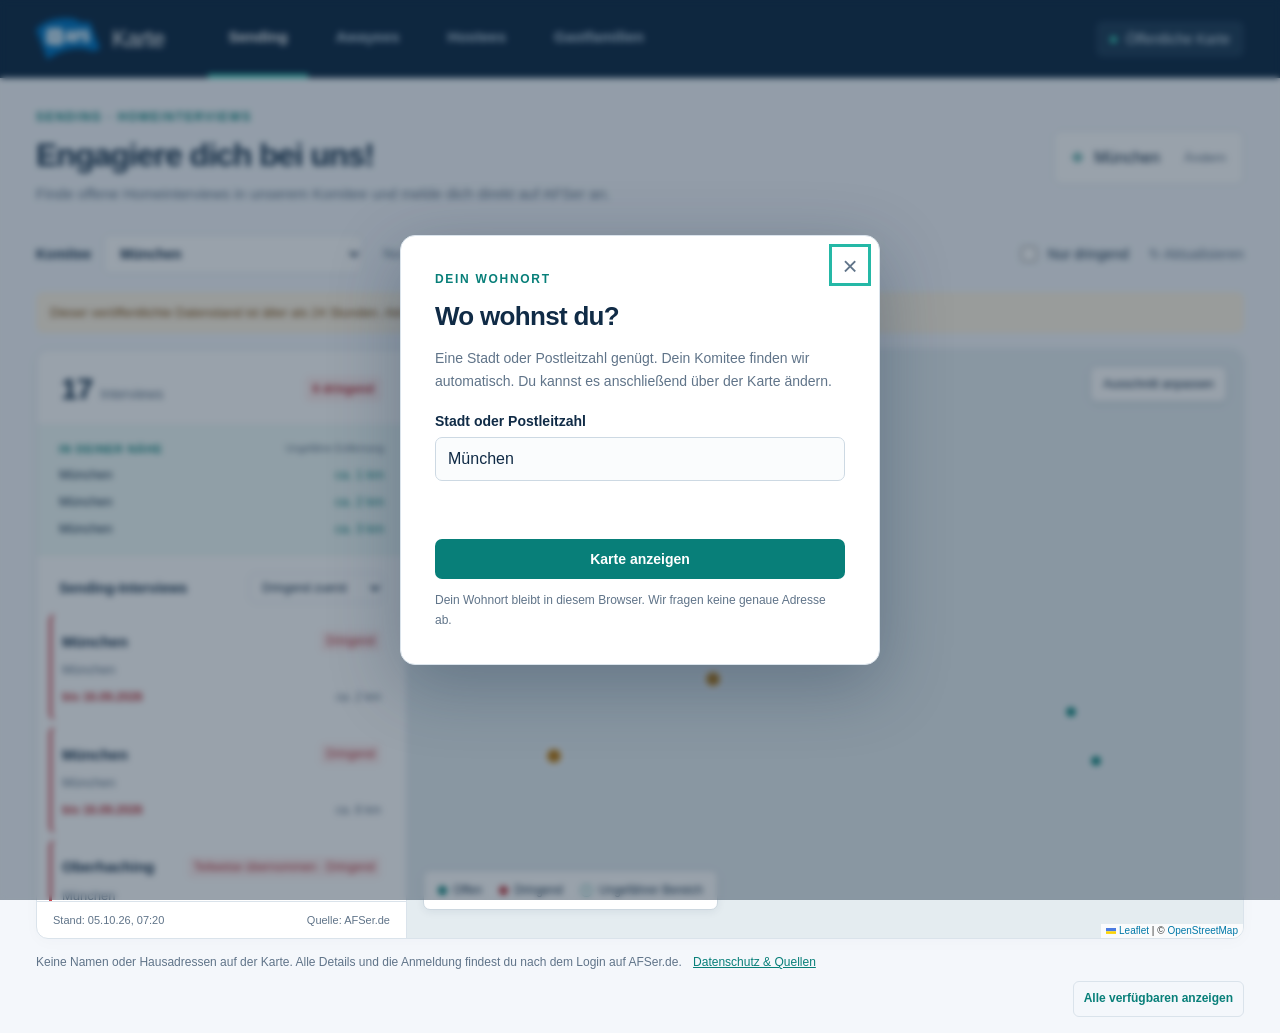
==== docs/index.html @ 6be91d58 "Rename Hopees to Awayees" ====
<!doctype html>
<html lang="de">
<head>
  <meta charset="utf-8"><meta name="viewport" content="width=device-width,initial-scale=1,viewport-fit=cover">
  <meta name="theme-color" content="#102b46">
  <meta name="referrer" content="no-referrer"><meta name="description" content="Öffentliche AFS-Karte mit anonymisierten 1-km-Bereichen, Gastländern und AFSer-Links. Standardkomitee München.">
  <title>AFS Karte · Sending</title>
  <link rel="icon" href="assets/favicon.svg" type="image/svg+xml">
  <link rel="stylesheet" href="assets/vendor/leaflet.css"><link rel="stylesheet" href="assets/app.css">
  <script defer src="assets/vendor/leaflet.js"></script><script type="module" src="assets/app.js"></script>
</head>
<body data-mobile-view="map">
  <header class="header">
    <a class="brand" href="./" aria-label="AFS Karte Startseite"><img class="brand-logo" src="assets/afs-logo.svg" alt="AFS" width="64" height="43"><span>Karte</span></a>
    <nav aria-label="Bereiche"><a data-route="sending" class="active" href="sending/">Sending</a><a data-route="awayees" href="awayees/">Awayees</a><a data-route="hostees" href="hostees/">Hostees</a><a data-route="families" href="families/">Gastfamilien</a></nav>
    <button id="connection-button" class="connection"><span class="connection-dot"></span><span id="connection-label">Datenstand laden</span></button>
  </header>
  <main>
    <section class="page-heading">
      <div><p class="eyebrow" id="eyebrow">SENDING · HOMEINTERVIEWS</p><h1 id="page-title">Engagiere dich!</h1><p id="page-description">Finde offene Homeinterviews in deiner Nähe und melde dich direkt auf AFSer an.</p></div>
      <button id="residence-button" class="location-button"><span aria-hidden="true">⌖</span><span id="residence-label">München · Standard</span><span class="edit-label">Ändern</span></button>
    </section>
    <section class="toolbar" aria-label="Karte filtern">
      <label class="chapter-picker"><span>Komitee</span><select id="chapter-select" disabled><option value="">Bitte auswählen</option></select></label>
      <div class="scope-note" id="scope-note">Wähle deinen Wohnort oder dein Komitee.</div>
      <label class="record-filter" id="record-filter-control">Anzeige <select id="record-filter"></select></label>
      <label class="urgent-filter" id="urgent-control"><input id="urgent-only" type="checkbox">Nur dringend</label>
      <button id="refresh-button" class="subtle-button" disabled aria-label="Daten aktualisieren">↻ <span>Aktualisieren</span></button>
    </section>
    <p id="data-notice" class="data-notice" role="status" hidden></p>
    <div class="mobile-view-switch" role="group" aria-label="Ergebnisansicht">
      <button type="button" data-mobile-view="list" aria-pressed="false" aria-controls="results-panel">Liste</button>
      <button type="button" data-mobile-view="map" aria-pressed="true" aria-controls="map-panel">Karte</button>
    </div>
    <section class="workspace">
      <aside class="results" id="results-panel" aria-label="Ergebnisse">
        <div class="result-summary"><div><strong id="record-count">–</strong><span id="record-unit">offene Interviews</span></div><span class="urgent-count" id="urgent-count" hidden></span></div>
        <section class="nearby" id="nearby-section" hidden><div class="section-label">IN DEINER NÄHE <span>Ungefähre Entfernung</span></div><div id="nearby-results"></div></section>
        <div class="list-heading"><h2 id="list-heading">Offene Interviews</h2><label><span class="sr-only">Sortieren</span><select id="sort-select"><option value="urgent">Dringend zuerst</option><option value="distance">Nächste zuerst</option><option value="date">Frist zuerst</option></select></label></div>
        <div id="results-list" aria-live="polite"><div class="empty-state"><div class="empty-icon" aria-hidden="true">⌖</div><h3>Dein Komitee auf einen Blick</h3><p>Der öffentliche Datenstand für München wird geladen.</p></div></div>
        <div class="results-footer"><span id="updated-label">Noch keine Daten geladen</span><span>Quelle: AFSer.de</span></div>
      </aside>
      <section class="map-panel" id="map-panel" aria-label="Interaktive Karte"><div id="map"></div><div class="map-top-note" id="map-top-note">Standorte als ungefähre Bereiche</div><button id="fit-map" class="map-fit" aria-label="Alle gefilterten Einträge auf der Karte anzeigen">Ausschnitt anpassen</button><div class="map-legend" id="map-legend"><span><i class="legend-dot regular"></i>Offen</span><span><i class="legend-dot urgent"></i>Dringend</span><span class="area-legend"><i></i>Ungefährer Bereich</span></div></section>
    </section>
    <p class="privacy-note">Keine Namen oder Hausadressen auf der Karte. Alle Details und die Anmeldung findest du nach dem Login auf AFSer.de. <button id="privacy-button">Datenschutz & Quellen</button></p>
    <div class="scope-actions"><button id="show-all-button" class="show-all-button" type="button" aria-pressed="false" disabled>Alle verfügbaren anzeigen</button></div>
  </main>
  <dialog id="residence-dialog" aria-labelledby="residence-title">
    <form id="residence-form"><button type="button" class="dialog-close" data-close aria-label="Schließen">×</button><p class="eyebrow">DEIN WOHNORT</p><h2 id="residence-title">Wo wohnst du?</h2><p>Eine Stadt oder Postleitzahl genügt. Dein Komitee finden wir automatisch. Du kannst es anschließend über der Karte ändern.</p><label for="city-input">Stadt oder Postleitzahl</label><input id="city-input" autocomplete="off" placeholder="z. B. München oder 80331" maxlength="80"><div id="city-options" class="city-options" aria-live="polite"></div><p class="form-message" id="residence-message" role="status"></p><button class="primary wide" type="submit">Karte anzeigen</button><p class="small-note">Dein Wohnort bleibt in diesem Browser. Wir fragen keine genaue Adresse ab.</p></form>
  </dialog>
  <dialog id="privacy-dialog" aria-labelledby="privacy-title"><button class="dialog-close" data-close aria-label="Schließen">×</button><p class="eyebrow">DATENSCHUTZ & QUELLEN</p><h2 id="privacy-title">Nur das Nötige auf der Karte</h2><p>Die anonymisierten Kartendaten sind öffentlich auf GitHub gespeichert. Namen, Kontaktangaben, genaue Adressen und vollständige AFSer-Datensätze bleiben lokal und werden nicht veröffentlicht.</p><p>Homeinterviews, Hostees und Gastfamilien erscheinen als 1-km-Kreise mit zufällig versetztem Mittelpunkt auf Basis öffentlicher Ortskoordinaten. Die Kreisfläche ist kein bestätigter Wohnort. Entfernungen sind Schätzungen. Awayees erscheinen ausschließlich im Gastland, ohne Wohnadresse. Dein Wohnort wird lokal im Browser gespeichert.</p><p>Die Kartenkacheln stammen von OpenStreetMap. Dabei erhält der Kartenanbieter deine IP-Adresse und den angezeigten Kartenausschnitt. Es werden keine Namen, Hausadressen oder AFSer-Zugangscodes an den Kartenanbieter gesendet.</p><p>Datenquelle: <a href="https://www.afser.de/" target="_blank" rel="noopener noreferrer">AFSer.de</a>. Karten: © <a href="https://www.openstreetmap.org/copyright" target="_blank" rel="noopener noreferrer">OpenStreetMap-Mitwirkende</a>. Ungefähre Ortskoordinaten: <a href="https://www.geonames.org/" target="_blank" rel="noopener noreferrer">GeoNames</a> (CC BY 4.0). Kartenbibliothek: Leaflet (BSD-2-Clause).</p><p id="sync-info" class="small-note">Zuletzt veröffentlichter Datenstand wird von GitHub geladen.</p></dialog>
  <div id="toast" role="status" hidden></div>
</body>
</html>
---- docs/assets/vendor/leaflet.css ----
/* required styles */

.leaflet-pane,
.leaflet-tile,
.leaflet-marker-icon,
.leaflet-marker-shadow,
.leaflet-tile-container,
.leaflet-pane > svg,
.leaflet-pane > canvas,
.leaflet-zoom-box,
.leaflet-image-layer,
.leaflet-layer {
	position: absolute;
	left: 0;
	top: 0;
	}
.leaflet-container {
	overflow: hidden;
	}
.leaflet-tile,
.leaflet-marker-icon,
.leaflet-marker-shadow {
	-webkit-user-select: none;
	   -moz-user-select: none;
	        user-select: none;
	  -webkit-user-drag: none;
	}
/* Prevents IE11 from highlighting tiles in blue */
.leaflet-tile::selection {
	background: transparent;
}
/* Safari renders non-retina tile on retina better with this, but Chrome is worse */
.leaflet-safari .leaflet-tile {
	image-rendering: -webkit-optimize-contrast;
	}
/* hack that prevents hw layers "stretching" when loading new tiles */
.leaflet-safari .leaflet-tile-container {
	width: 1600px;
	height: 1600px;
	-webkit-transform-origin: 0 0;
	}
.leaflet-marker-icon,
.leaflet-marker-shadow {
	display: block;
	}
/* .leaflet-container svg: reset svg max-width decleration shipped in Joomla! (joomla.org) 3.x */
/* .leaflet-container img: map is broken in FF if you have max-width: 100% on tiles */
.leaflet-container .leaflet-overlay-pane svg {
	max-width: none !important;
	max-height: none !important;
	}
.leaflet-container .leaflet-marker-pane img,
.leaflet-container .leaflet-shadow-pane img,
.leaflet-container .leaflet-tile-pane img,
.leaflet-container img.leaflet-image-layer,
.leaflet-container .leaflet-tile {
	max-width: none !important;
	max-height: none !important;
	width: auto;
	padding: 0;
	}

.leaflet-container img.leaflet-tile {
	/* See: https://bugs.chromium.org/p/chromium/issues/detail?id=600120 */
	mix-blend-mode: plus-lighter;
}

.leaflet-container.leaflet-touch-zoom {
	-ms-touch-action: pan-x pan-y;
	touch-action: pan-x pan-y;
	}
.leaflet-container.leaflet-touch-drag {
	-ms-touch-action: pinch-zoom;
	/* Fallback for FF which doesn't support pinch-zoom */
	touch-action: none;
	touch-action: pinch-zoom;
}
.leaflet-container.leaflet-touch-drag.leaflet-touch-zoom {
	-ms-touch-action: none;
	touch-action: none;
}
.leaflet-container {
	-webkit-tap-highlight-color: transparent;
}
.leaflet-container a {
	-webkit-tap-highlight-color: rgba(51, 181, 229, 0.4);
}
.leaflet-tile {
	filter: inherit;
	visibility: hidden;
	}
.leaflet-tile-loaded {
	visibility: inherit;
	}
.leaflet-zoom-box {
	width: 0;
	height: 0;
	-moz-box-sizing: border-box;
	     box-sizing: border-box;
	z-index: 800;
	}
/* workaround for https://bugzilla.mozilla.org/show_bug.cgi?id=888319 */
.leaflet-overlay-pane svg {
	-moz-user-select: none;
	}

.leaflet-pane         { z-index: 400; }

.leaflet-tile-pane    { z-index: 200; }
.leaflet-overlay-pane { z-index: 400; }
.leaflet-shadow-pane  { z-index: 500; }
.leaflet-marker-pane  { z-index: 600; }
.leaflet-tooltip-pane   { z-index: 650; }
.leaflet-popup-pane   { z-index: 700; }

.leaflet-map-pane canvas { z-index: 100; }
.leaflet-map-pane svg    { z-index: 200; }

.leaflet-vml-shape {
	width: 1px;
	height: 1px;
	}
.lvml {
	behavior: url(#default#VML);
	display: inline-block;
	position: absolute;
	}


/* control positioning */

.leaflet-control {
	position: relative;
	z-index: 800;
	pointer-events: visiblePainted; /* IE 9-10 doesn't have auto */
	pointer-events: auto;
	}
.leaflet-top,
.leaflet-bottom {
	position: absolute;
	z-index: 1000;
	pointer-events: none;
	}
.leaflet-top {
	top: 0;
	}
.leaflet-right {
	right: 0;
	}
.leaflet-bottom {
	bottom: 0;
	}
.leaflet-left {
	left: 0;
	}
.leaflet-control {
	float: left;
	clear: both;
	}
.leaflet-right .leaflet-control {
	float: right;
	}
.leaflet-top .leaflet-control {
	margin-top: 10px;
	}
.leaflet-bottom .leaflet-control {
	margin-bottom: 10px;
	}
.leaflet-left .leaflet-control {
	margin-left: 10px;
	}
.leaflet-right .leaflet-control {
	margin-right: 10px;
	}


/* zoom and fade animations */

.leaflet-fade-anim .leaflet-popup {
	opacity: 0;
	-webkit-transition: opacity 0.2s linear;
	   -moz-transition: opacity 0.2s linear;
	        transition: opacity 0.2s linear;
	}
.leaflet-fade-anim .leaflet-map-pane .leaflet-popup {
	opacity: 1;
	}
.leaflet-zoom-animated {
	-webkit-transform-origin: 0 0;
	    -ms-transform-origin: 0 0;
	        transform-origin: 0 0;
	}
svg.leaflet-zoom-animated {
	will-change: transform;
}

.leaflet-zoom-anim .leaflet-zoom-animated {
	-webkit-transition: -webkit-transform 0.25s cubic-bezier(0,0,0.25,1);
	   -moz-transition:    -moz-transform 0.25s cubic-bezier(0,0,0.25,1);
	        transition:         transform 0.25s cubic-bezier(0,0,0.25,1);
	}
.leaflet-zoom-anim .leaflet-tile,
.leaflet-pan-anim .leaflet-tile {
	-webkit-transition: none;
	   -moz-transition: none;
	        transition: none;
	}

.leaflet-zoom-anim .leaflet-zoom-hide {
	visibility: hidden;
	}


/* cursors */

.leaflet-interactive {
	cursor: pointer;
	}
.leaflet-grab {
	cursor: -webkit-grab;
	cursor:    -moz-grab;
	cursor:         grab;
	}
.leaflet-crosshair,
.leaflet-crosshair .leaflet-interactive {
	cursor: crosshair;
	}
.leaflet-popup-pane,
.leaflet-control {
	cursor: auto;
	}
.leaflet-dragging .leaflet-grab,
.leaflet-dragging .leaflet-grab .leaflet-interactive,
.leaflet-dragging .leaflet-marker-draggable {
	cursor: move;
	cursor: -webkit-grabbing;
	cursor:    -moz-grabbing;
	cursor:         grabbing;
	}

/* marker & overlays interactivity */
.leaflet-marker-icon,
.leaflet-marker-shadow,
.leaflet-image-layer,
.leaflet-pane > svg path,
.leaflet-tile-container {
	pointer-events: none;
	}

.leaflet-marker-icon.leaflet-interactive,
.leaflet-image-layer.leaflet-interactive,
.leaflet-pane > svg path.leaflet-interactive,
svg.leaflet-image-layer.leaflet-interactive path {
	pointer-events: visiblePainted; /* IE 9-10 doesn't have auto */
	pointer-events: auto;
	}

/* visual tweaks */

.leaflet-container {
	background: #ddd;
	outline-offset: 1px;
	}
.leaflet-container a {
	color: #0078A8;
	}
.leaflet-zoom-box {
	border: 2px dotted #38f;
	background: rgba(255,255,255,0.5);
	}


/* general typography */
.leaflet-container {
	font-family: "Helvetica Neue", Arial, Helvetica, sans-serif;
	font-size: 12px;
	font-size: 0.75rem;
	line-height: 1.5;
	}


/* general toolbar styles */

.leaflet-bar {
	box-shadow: 0 1px 5px rgba(0,0,0,0.65);
	border-radius: 4px;
	}
.leaflet-bar a {
	background-color: #fff;
	border-bottom: 1px solid #ccc;
	width: 26px;
	height: 26px;
	line-height: 26px;
	display: block;
	text-align: center;
	text-decoration: none;
	color: black;
	}
.leaflet-bar a,
.leaflet-control-layers-toggle {
	background-position: 50% 50%;
	background-repeat: no-repeat;
	display: block;
	}
.leaflet-bar a:hover,
.leaflet-bar a:focus {
	background-color: #f4f4f4;
	}
.leaflet-bar a:first-child {
	border-top-left-radius: 4px;
	border-top-right-radius: 4px;
	}
.leaflet-bar a:last-child {
	border-bottom-left-radius: 4px;
	border-bottom-right-radius: 4px;
	border-bottom: none;
	}
.leaflet-bar a.leaflet-disabled {
	cursor: default;
	background-color: #f4f4f4;
	color: #bbb;
	}

.leaflet-touch .leaflet-bar a {
	width: 30px;
	height: 30px;
	line-height: 30px;
	}
.leaflet-touch .leaflet-bar a:first-child {
	border-top-left-radius: 2px;
	border-top-right-radius: 2px;
	}
.leaflet-touch .leaflet-bar a:last-child {
	border-bottom-left-radius: 2px;
	border-bottom-right-radius: 2px;
	}

/* zoom control */

.leaflet-control-zoom-in,
.leaflet-control-zoom-out {
	font: bold 18px 'Lucida Console', Monaco, monospace;
	text-indent: 1px;
	}

.leaflet-touch .leaflet-control-zoom-in, .leaflet-touch .leaflet-control-zoom-out  {
	font-size: 22px;
	}


/* layers control */

.leaflet-control-layers {
	box-shadow: 0 1px 5px rgba(0,0,0,0.4);
	background: #fff;
	border-radius: 5px;
	}
.leaflet-control-layers-toggle {
	background-image: url(images/layers.png);
	width: 36px;
	height: 36px;
	}
.leaflet-retina .leaflet-control-layers-toggle {
	background-image: url(images/layers-2x.png);
	background-size: 26px 26px;
	}
.leaflet-touch .leaflet-control-layers-toggle {
	width: 44px;
	height: 44px;
	}
.leaflet-control-layers .leaflet-control-layers-list,
.leaflet-control-layers-expanded .leaflet-control-layers-toggle {
	display: none;
	}
.leaflet-control-layers-expanded .leaflet-control-layers-list {
	display: block;
	position: relative;
	}
.leaflet-control-layers-expanded {
	padding: 6px 10px 6px 6px;
	color: #333;
	background: #fff;
	}
.leaflet-control-layers-scrollbar {
	overflow-y: scroll;
	overflow-x: hidden;
	padding-right: 5px;
	}
.leaflet-control-layers-selector {
	margin-top: 2px;
	position: relative;
	top: 1px;
	}
.leaflet-control-layers label {
	display: block;
	font-size: 13px;
	font-size: 1.08333em;
	}
.leaflet-control-layers-separator {
	height: 0;
	border-top: 1px solid #ddd;
	margin: 5px -10px 5px -6px;
	}

/* Default icon URLs */
.leaflet-default-icon-path { /* used only in path-guessing heuristic, see L.Icon.Default */
	background-image: url(images/marker-icon.png);
	}


/* attribution and scale controls */

.leaflet-container .leaflet-control-attribution {
	background: #fff;
	background: rgba(255, 255, 255, 0.8);
	margin: 0;
	}
.leaflet-control-attribution,
.leaflet-control-scale-line {
	padding: 0 5px;
	color: #333;
	line-height: 1.4;
	}
.leaflet-control-attribution a {
	text-decoration: none;
	}
.leaflet-control-attribution a:hover,
.leaflet-control-attribution a:focus {
	text-decoration: underline;
	}
.leaflet-attribution-flag {
	display: inline !important;
	vertical-align: baseline !important;
	width: 1em;
	height: 0.6669em;
	}
.leaflet-left .leaflet-control-scale {
	margin-left: 5px;
	}
.leaflet-bottom .leaflet-control-scale {
	margin-bottom: 5px;
	}
.leaflet-control-scale-line {
	border: 2px solid #777;
	border-top: none;
	line-height: 1.1;
	padding: 2px 5px 1px;
	white-space: nowrap;
	-moz-box-sizing: border-box;
	     box-sizing: border-box;
	background: rgba(255, 255, 255, 0.8);
	text-shadow: 1px 1px #fff;
	}
.leaflet-control-scale-line:not(:first-child) {
	border-top: 2px solid #777;
	border-bottom: none;
	margin-top: -2px;
	}
.leaflet-control-scale-line:not(:first-child):not(:last-child) {
	border-bottom: 2px solid #777;
	}

.leaflet-touch .leaflet-control-attribution,
.leaflet-touch .leaflet-control-layers,
.leaflet-touch .leaflet-bar {
	box-shadow: none;
	}
.leaflet-touch .leaflet-control-layers,
.leaflet-touch .leaflet-bar {
	border: 2px solid rgba(0,0,0,0.2);
	background-clip: padding-box;
	}


/* popup */

.leaflet-popup {
	position: absolute;
	text-align: center;
	margin-bottom: 20px;
	}
.leaflet-popup-content-wrapper {
	padding: 1px;
	text-align: left;
	border-radius: 12px;
	}
.leaflet-popup-content {
	margin: 13px 24px 13px 20px;
	line-height: 1.3;
	font-size: 13px;
	font-size: 1.08333em;
	min-height: 1px;
	}
.leaflet-popup-content p {
	margin: 17px 0;
	margin: 1.3em 0;
	}
.leaflet-popup-tip-container {
	width: 40px;
	height: 20px;
	position: absolute;
	left: 50%;
	margin-top: -1px;
	margin-left: -20px;
	overflow: hidden;
	pointer-events: none;
	}
.leaflet-popup-tip {
	width: 17px;
	height: 17px;
	padding: 1px;

	margin: -10px auto 0;
	pointer-events: auto;

	-webkit-transform: rotate(45deg);
	   -moz-transform: rotate(45deg);
	    -ms-transform: rotate(45deg);
	        transform: rotate(45deg);
	}
.leaflet-popup-content-wrapper,
.leaflet-popup-tip {
	background: white;
	color: #333;
	box-shadow: 0 3px 14px rgba(0,0,0,0.4);
	}
.leaflet-container a.leaflet-popup-close-button {
	position: absolute;
	top: 0;
	right: 0;
	border: none;
	text-align: center;
	width: 24px;
	height: 24px;
	font: 16px/24px Tahoma, Verdana, sans-serif;
	color: #757575;
	text-decoration: none;
	background: transparent;
	}
.leaflet-container a.leaflet-popup-close-button:hover,
.leaflet-container a.leaflet-popup-close-button:focus {
	color: #585858;
	}
.leaflet-popup-scrolled {
	overflow: auto;
	}

.leaflet-oldie .leaflet-popup-content-wrapper {
	-ms-zoom: 1;
	}
.leaflet-oldie .leaflet-popup-tip {
	width: 24px;
	margin: 0 auto;

	-ms-filter: "progid:DXImageTransform.Microsoft.Matrix(M11=0.70710678, M12=0.70710678, M21=-0.70710678, M22=0.70710678)";
	filter: progid:DXImageTransform.Microsoft.Matrix(M11=0.70710678, M12=0.70710678, M21=-0.70710678, M22=0.70710678);
	}

.leaflet-oldie .leaflet-control-zoom,
.leaflet-oldie .leaflet-control-layers,
.leaflet-oldie .leaflet-popup-content-wrapper,
.leaflet-oldie .leaflet-popup-tip {
	border: 1px solid #999;
	}


/* div icon */

.leaflet-div-icon {
	background: #fff;
	border: 1px solid #666;
	}


/* Tooltip */
/* Base styles for the element that has a tooltip */
.leaflet-tooltip {
	position: absolute;
	padding: 6px;
	background-color: #fff;
	border: 1px solid #fff;
	border-radius: 3px;
	color: #222;
	white-space: nowrap;
	-webkit-user-select: none;
	-moz-user-select: none;
	-ms-user-select: none;
	user-select: none;
	pointer-events: none;
	box-shadow: 0 1px 3px rgba(0,0,0,0.4);
	}
.leaflet-tooltip.leaflet-interactive {
	cursor: pointer;
	pointer-events: auto;
	}
.leaflet-tooltip-top:before,
.leaflet-tooltip-bottom:before,
.leaflet-tooltip-left:before,
.leaflet-tooltip-right:before {
	position: absolute;
	pointer-events: none;
	border: 6px solid transparent;
	background: transparent;
	content: "";
	}

/* Directions */

.leaflet-tooltip-bottom {
	margin-top: 6px;
}
.leaflet-tooltip-top {
	margin-top: -6px;
}
.leaflet-tooltip-bottom:before,
.leaflet-tooltip-top:before {
	left: 50%;
	margin-left: -6px;
	}
.leaflet-tooltip-top:before {
	bottom: 0;
	margin-bottom: -12px;
	border-top-color: #fff;
	}
.leaflet-tooltip-bottom:before {
	top: 0;
	margin-top: -12px;
	margin-left: -6px;
	border-bottom-color: #fff;
	}
.leaflet-tooltip-left {
	margin-left: -6px;
}
.leaflet-tooltip-right {
	margin-left: 6px;
}
.leaflet-tooltip-left:before,
.leaflet-tooltip-right:before {
	top: 50%;
	margin-top: -6px;
	}
.leaflet-tooltip-left:before {
	right: 0;
	margin-right: -12px;
	border-left-color: #fff;
	}
.leaflet-tooltip-right:before {
	left: 0;
	margin-left: -12px;
	border-right-color: #fff;
	}

/* Printing */

@media print {
	/* Prevent printers from removing background-images of controls. */
	.leaflet-control {
		-webkit-print-color-adjust: exact;
		print-color-adjust: exact;
		}
	}
---- docs/assets/app.css ----
:root{font-family:Inter,-apple-system,BlinkMacSystemFont,"Segoe UI",sans-serif;color:#17334d;background:#f4f7fb;font-size:16px;--navy:#102b46;--teal:#087f79;--line:#dae3eb;--muted:#607489;--red:#bd343c}*{box-sizing:border-box}body{margin:0}button,input,select{font:inherit}button,a,input,select{touch-action:manipulation}button{cursor:pointer}button:disabled,select:disabled{cursor:default;opacity:.55}a{color:var(--teal)}button:focus-visible,a:focus-visible,select:focus-visible,input:focus-visible{outline:3px solid #25b8a6;outline-offset:3px}button{border:0}header{height:78px;padding:0 36px;background:var(--navy);display:flex;align-items:center;gap:44px;color:#fff}.brand{display:flex;align-items:center;gap:12px;color:#fff;text-decoration:none;font-size:23px;letter-spacing:-.5px;white-space:nowrap}.brand strong{font-weight:400;color:#b4c8d9}nav{display:flex;height:100%;align-items:stretch;gap:8px}nav a{color:#b8ccdd;text-decoration:none;padding:28px 20px 23px;border-bottom:4px solid transparent;font-size:15px;font-weight:550}nav a.active{color:white;border-bottom-color:#38cbb5}nav a:hover{background:#183952}.connection{margin-left:auto;background:#203e59;color:#dcebf7;padding:10px 14px;border-radius:7px;display:flex;align-items:center;gap:9px;font-size:14px}.connection-dot{background:#8aa0b3;width:7px;height:7px;border-radius:50%}.connected .connection-dot{background:#38cbb5}main{max-width:1720px;margin:auto;padding:32px 36px 16px}.page-heading{display:flex;justify-content:space-between;gap:24px;align-items:center;margin-bottom:28px}.eyebrow{font-size:12px;font-weight:750;letter-spacing:1.7px;color:var(--teal);margin:0 0 12px}h1{font-size:32px;line-height:1.2;letter-spacing:-1px;margin:0 0 9px}.page-heading p:not(.eyebrow){font-size:15px;color:var(--muted);line-height:1.5;margin:0}.location-button{background:white;border:1px solid var(--line);padding:13px 17px;display:flex;align-items:center;gap:10px;border-radius:9px;color:var(--navy);white-space:nowrap}.location-button>span:first-child{font-size:23px;color:var(--teal)}.edit-label{margin-left:14px;color:var(--muted);font-size:13px}.toolbar{display:flex;align-items:center;gap:20px;margin-bottom:18px}.chapter-picker{display:flex;align-items:center;gap:12px;font-size:14px;font-weight:600}.chapter-picker select, #sort-select{border:1px solid var(--line);background:white;border-radius:7px;padding:10px 34px 10px 12px;color:var(--navy);max-width:260px}.scope-note{font-size:13px;color:var(--muted)}.urgent-filter{display:flex;align-items:center;gap:8px;margin-left:auto;font-size:14px}.urgent-filter input{accent-color:var(--red);width:16px;height:16px}.subtle-button{background:transparent;color:var(--muted);font-size:14px;padding:10px 0}.workspace{display:grid;grid-template-columns:370px 1fr;min-height:590px;height:calc(100vh - 320px);max-height:950px;border:1px solid var(--line);border-radius:12px;overflow:hidden;background:white;box-shadow:0 3px 16px #102b4606}.results{display:flex;flex-direction:column;min-width:0;min-height:0;border-right:1px solid var(--line)}.result-summary{display:flex;align-items:center;justify-content:space-between;padding:22px 24px 18px;border-bottom:1px solid #edf1f5}.result-summary>div{display:flex;align-items:baseline;gap:8px}.result-summary strong{font-size:30px;letter-spacing:-1px}.result-summary span{font-size:14px;color:var(--muted)}.result-summary .urgent-count{font-size:12px;background:#fff0f0;padding:6px 8px;border-radius:5px;color:var(--red);font-weight:650}.list-heading{display:flex;align-items:center;justify-content:space-between;padding:18px 22px 10px;gap:10px}.list-heading h2{font-size:14px;margin:0}.list-heading select{font-size:12px!important;padding:6px 20px 6px 8px!important;max-width:150px}#results-list{flex:1;overflow:auto;padding:0 12px 8px}.record-card{width:100%;text-align:left;display:block;padding:16px 12px;background:#fff;border-radius:8px;color:var(--navy);margin-bottom:5px;border:1px solid transparent}.record-card:hover,.record-card.selected{background:#f0f9f8;border-color:#bde1dd}.record-card.urgent{border-left:3px solid #d14b53;padding-left:10px}.card-top{display:flex;gap:8px;align-items:center;justify-content:space-between;margin-bottom:8px}.card-title{font-size:15px;font-weight:680;overflow-wrap:anywhere}.badge{background:#e9f6f3;color:var(--teal);font-size:12px;padding:4px 6px;border-radius:4px;white-space:nowrap}.badge.danger{background:#fff0f0;color:var(--red)}.card-details{font-size:13px;line-height:1.6;color:var(--muted)}.card-bottom{display:flex;justify-content:space-between;gap:10px;margin-top:9px;font-size:12px;color:var(--muted)}.card-bottom .deadline{color:var(--red);font-weight:600}.results-footer{font-size:11px;color:var(--muted);padding:12px 16px;border-top:1px solid var(--line);display:flex;justify-content:space-between;gap:12px}.map-panel{position:relative;min-width:0;min-height:0}#map{width:100%;height:100%;background:#e4ecf0;z-index:1}.map-top-note,.map-legend,.map-fit{position:absolute;z-index:500;background:white;border:1px solid #ccd7df;border-radius:7px;box-shadow:0 2px 8px #102b4612}.map-top-note{left:16px;top:16px;padding:10px 12px;color:#425c72;font-size:12px;pointer-events:none}.map-fit{right:16px;top:16px;padding:10px 12px;color:var(--navy);font-size:12px}.map-legend{display:flex;gap:17px;bottom:28px;left:16px;padding:12px 14px;font-size:12px;pointer-events:none}.map-legend span{display:flex;align-items:center;gap:6px}.legend-dot{width:9px;height:9px;border-radius:50%;display:inline-block}.legend-dot.regular{background:var(--teal)}.legend-dot.urgent{background:var(--red)}.area-legend i{width:13px;height:13px;border:1px solid #087f7980;background:#087f7918;border-radius:50%}.privacy-note{font-size:12px;line-height:1.6;color:var(--muted);margin:14px 0 0}.privacy-note button{padding:0;background:none;color:var(--teal);text-decoration:underline;font-size:inherit;margin-left:8px}.empty-state{padding:38px 20px;text-align:center}.empty-icon{color:var(--teal);font-size:42px}.empty-state h3{font-size:18px;margin:14px 0 10px}.empty-state p{font-size:14px;color:var(--muted);line-height:1.65}.primary{background:var(--teal);border-radius:7px;color:white;padding:12px 16px;font-size:14px;font-weight:600}.primary:hover{background:#066962}.nearby{background:#f0faf8;padding:18px 22px;border-bottom:1px solid #d9eee9}.section-label{font-size:11px;letter-spacing:1px;font-weight:750;color:var(--teal);display:flex;justify-content:space-between;gap:6px}.section-label span{font-size:10px;letter-spacing:0;color:var(--muted);font-weight:400}.nearby-row{margin-top:12px;padding:0;display:flex;justify-content:space-between;align-items:center;gap:8px;width:100%;background:transparent;color:var(--navy);font-size:13px;text-align:left}.nearby-row span:last-child{color:var(--teal);white-space:nowrap}.country-marker{border:3px solid white;box-shadow:0 1px 7px #102b4640;border-radius:50%;background:var(--teal);color:white;font-weight:700;font-family:inherit;text-align:center;line-height:30px}.leaflet-popup-content{font-family:Inter,-apple-system,sans-serif;min-width:205px;max-width:290px;margin:20px!important;color:var(--navy)}.popup-heading{font-size:18px;line-height:1.3;margin:10px 0}.popup-row{font-size:14px;line-height:1.7;margin:3px 0;color:var(--muted)}.popup-link{display:block;margin-top:15px;color:white!important;background:var(--teal);padding:11px 13px;border-radius:6px;text-align:center;text-decoration:none;font-size:14px;font-weight:650}.popup-note{font-size:11px!important;color:var(--muted);line-height:1.5}.country-popup-list{max-height:210px;overflow:auto}.country-popup-link{display:flex;justify-content:space-between;gap:8px;padding:10px 0;border-bottom:1px solid var(--line);font-size:13px;text-decoration:none}.leaflet-control-attribution{font-size:10px!important}.leaflet-control-zoom{margin-top:70px!important}.sr-only{position:absolute;width:1px;height:1px;padding:0;margin:-1px;overflow:hidden;clip:rect(0,0,0,0);white-space:nowrap;border:0}dialog{border:1px solid var(--line);border-radius:15px;max-width:480px;width:calc(100% - 32px);padding:34px;color:var(--navy);box-shadow:0 20px 70px #102b4650}dialog::backdrop{background:#0c22376b;backdrop-filter:blur(3px)}dialog h2{font-size:26px;line-height:1.2;letter-spacing:-.7px;margin:8px 0 14px}dialog p{font-size:14px;line-height:1.65;color:var(--muted)}dialog label{display:block;font-size:14px;font-weight:650;margin:20px 0 8px}dialog input,dialog select{width:100%;background:#fafcfd;border:1px solid #cdd9e3;border-radius:7px;padding:12px;color:var(--navy);font-size:16px}.dialog-close{position:absolute;top:14px;right:14px;font-size:26px;background:none;color:var(--muted);height:30px;width:30px}.wide{display:block;width:100%;margin-top:20px}.text-button{background:none;color:var(--teal);text-align:center;width:100%;padding:13px 0 0;font-size:14px}.small-note{font-size:12px!important;margin-bottom:0}.divider{display:flex;align-items:center;gap:12px;font-size:12px;color:var(--muted);margin:20px 0 8px}.divider:before,.divider:after{content:"";height:1px;background:var(--line);flex:1}.form-message{color:var(--red)!important;font-size:13px!important;min-height:20px;margin:12px 0 0}.city-options{margin-top:6px;max-height:200px;overflow:auto}.city-option{width:100%;text-align:left;background:#f2f8fb;border:1px solid var(--line);border-radius:6px;margin:3px 0;padding:9px 12px;font-size:14px;color:var(--navy)}.city-option:hover{background:#e4f3ef}.city-option small{display:block;color:var(--muted);margin-top:3px}#toast{position:fixed;bottom:22px;left:50%;transform:translateX(-50%);z-index:2000;background:var(--navy);color:white;padding:13px 20px;border-radius:8px;max-width:90%;box-shadow:0 4px 16px #102b4630;font-size:14px}[hidden]{display:none!important}
@media(min-width:1500px){.workspace{grid-template-columns:410px 1fr}.page-heading{margin-bottom:34px}main{padding-top:40px}}
.map-panel:has(.leaflet-popup) .map-top-note,.map-panel:has(.leaflet-popup) .map-fit,.map-panel:has(.leaflet-popup) .map-legend{display:none}
@media(max-width:1050px){header{padding:0 22px;gap:22px}nav{gap:0}nav a{padding-left:13px;padding-right:13px}main{padding:26px 22px 16px}.scope-note{display:none}.workspace{grid-template-columns:330px 1fr}h1{font-size:28px}.page-heading p:not(.eyebrow){max-width:510px}.map-top-note{max-width:170px;line-height:1.4}.map-fit{max-width:130px}.map-legend{gap:10px}.area-legend{display:none!important}}
/* Keep phone controls readable, including Safari's focused form fields. */
@media(min-width:761px) and (max-width:1050px){
  .toolbar{display:grid;grid-template-columns:minmax(0,1fr) minmax(0,1fr);gap:10px 16px}
  .chapter-picker{min-width:0}
  .chapter-picker select{width:100%;max-width:none;min-width:0}
  .record-filter{min-width:0}
  .record-filter select{width:100%;min-width:0}
  .urgent-filter{grid-column:1;margin-left:0}
  .subtle-button{grid-column:2;justify-self:end;padding:10px 12px}
}
@media(max-width:760px){
  header{height:auto;min-height:76px;display:grid;grid-template-columns:minmax(0,1fr) auto;padding:12px max(16px,env(safe-area-inset-right)) 0 max(16px,env(safe-area-inset-left));gap:8px 12px}
  .brand{grid-column:1;grid-row:1;font-size:21px;gap:10px}
  .brand-logo{width:60px;height:auto}
  .connection{grid-column:2;grid-row:1;margin-left:0;max-width:164px;min-height:44px;padding:10px;font-size:12px;line-height:1.3;text-align:left}
  .connection-dot{flex-shrink:0}
  nav{grid-column:1/-1;grid-row:2;display:grid;grid-template-columns:repeat(3,minmax(0,1fr)) minmax(0,1.3fr);width:100%;height:auto;gap:0}
  nav a{min-height:48px;display:flex;align-items:center;justify-content:center;padding:12px 3px;font-size:14px}
  main{padding:22px max(16px,env(safe-area-inset-right)) max(20px,env(safe-area-inset-bottom)) max(16px,env(safe-area-inset-left))}
  .page-heading{display:block;margin-bottom:20px}
  h1{font-size:clamp(24px,6.5vw,28px);line-height:1.25;overflow-wrap:anywhere}
  .page-heading .eyebrow{font-size:11px;line-height:1.5;letter-spacing:1.3px;margin-bottom:8px}
  .page-heading p:not(.eyebrow){font-size:14px}
  .location-button{margin-top:16px;width:100%;min-height:48px;padding:10px 12px;font-size:14px;text-align:left;white-space:normal}
  #residence-label{min-width:0;overflow-wrap:anywhere}
  .edit-label{margin-left:auto;flex-shrink:0}
  .toolbar{display:grid;grid-template-columns:minmax(0,1fr) auto;gap:10px 12px;margin-bottom:16px}
  .chapter-picker{grid-column:1/-1;display:grid;grid-template-columns:auto minmax(0,1fr);gap:12px;min-width:0}
  .chapter-picker select{width:100%;max-width:none;min-width:0;min-height:48px;font-size:16px}
  .urgent-filter{margin:0;min-height:44px;font-size:14px}
  .urgent-filter input{width:20px;height:20px;margin:0}
  .subtle-button{grid-column:2;min-height:44px;padding:8px 10px;font-size:22px;border:1px solid var(--line);border-radius:7px;background:white;line-height:1}
  .subtle-button span{display:none}
  body[data-mobile-view] .mobile-view-switch{display:flex}
  .workspace{display:flex;flex-direction:column;height:auto;min-height:0;overflow:hidden}
  .map-panel{height:clamp(400px,65svh,620px);border-radius:12px;overflow:hidden}
  body[data-mobile-view="list"] .map-panel,body[data-mobile-view="map"] .results{display:none}
  .results{border:0}
  #results-list{max-height:none;overflow:visible;padding:0 10px 10px}
  .map-top-note{font-size:11px;max-width:calc(100% - 24px);top:12px;left:12px;line-height:1.4;padding:8px 10px}
  .map-fit{right:12px;top:54px;min-height:44px;max-width:150px;padding:10px 12px}
  .leaflet-control-zoom{margin-top:56px!important}
  .leaflet-touch .leaflet-bar a{width:44px;height:44px;line-height:44px}
  .map-legend{bottom:30px;left:12px;max-width:calc(100% - 24px);flex-wrap:wrap;padding:10px 12px}
  .leaflet-popup-content{min-width:0;max-width:min(260px,calc(100vw - 100px));margin:16px!important;overflow-wrap:anywhere}
  .leaflet-container a.leaflet-popup-close-button{width:44px;height:44px;line-height:44px;font-size:24px}
  .leaflet-popup-content-wrapper{max-height:min(460px,55svh);overflow:auto}
  .map-panel:has(.leaflet-popup) .leaflet-top.leaflet-left{top:auto;right:12px;bottom:12px;left:auto}
  .map-panel:has(.leaflet-popup) .leaflet-control-zoom{visibility:visible;margin-top:0!important}
  .privacy-note{font-size:12px;margin-top:16px}
  .privacy-note button{display:inline-block;min-height:44px;margin-left:0;padding:8px 0}
  .result-summary{padding:16px;gap:8px;flex-wrap:wrap}
  .result-summary>div{min-width:0;flex-wrap:wrap}
  .list-heading{padding:14px 16px 10px;flex-wrap:wrap;align-items:center}
  .list-heading h2{flex:1;min-width:100px}
  .list-heading select{min-height:44px;max-width:175px;font-size:16px!important;padding:8px 24px 8px 10px!important}
  .empty-state{padding:22px 12px}
  .empty-state .primary{width:100%;min-height:48px;white-space:normal}
  .nearby{padding:14px 16px}
  .nearby-row{min-height:44px;margin-top:4px;font-size:14px}
  .nearby-row span:first-child{min-width:0;overflow-wrap:anywhere}
  .section-label{flex-wrap:wrap}
  .card-top{flex-wrap:wrap}
  .card-bottom{flex-wrap:wrap;line-height:1.5}
  .results-footer{flex-wrap:wrap;line-height:1.5}
  dialog{width:calc(100% - 24px);max-height:calc(100svh - 24px);padding:28px 20px 24px;overflow:auto;overscroll-behavior:contain;scroll-padding:20px}
  dialog h2{font-size:24px;padding-right:16px}
  .dialog-close{top:6px;right:6px;height:44px;width:44px}
  dialog label{margin-top:16px}
  .primary,.text-button,.city-option,.popup-link{min-height:44px}
  .text-button{padding:12px 0}
  #toast{bottom:max(16px,env(safe-area-inset-bottom));width:max-content;max-width:calc(100% - 32px);line-height:1.5}
}
@media(max-width:360px){nav a{font-size:13px}.connection{max-width:142px}.brand{gap:7px;font-size:19px}.brand-logo{width:54px}}
@media(prefers-reduced-motion:no-preference){.record-card,.primary{transition:background .12s ease,border-color .12s ease}}

.data-notice{padding:11px 14px;border-radius:7px;background:#fff4e3;color:#7d4b0f;font-size:13px;line-height:1.5;margin:0 0 16px}

.brand-logo{display:block;object-fit:contain;flex-shrink:0}
.mobile-view-switch{display:none;gap:4px;padding:4px;background:#e5edf3;border:1px solid var(--line);border-radius:10px;margin-bottom:12px}
.mobile-view-switch button{flex:1;min-height:44px;padding:10px 16px;border-radius:7px;background:transparent;color:var(--muted);font-size:15px;font-weight:650}
.mobile-view-switch button[aria-pressed="true"]{background:var(--navy);color:white;box-shadow:0 2px 5px #102b4615}

.record-filter{display:flex;align-items:center;gap:10px;font-size:14px;font-weight:600}.record-filter select{max-width:260px;background:white;border:1px solid var(--line);border-radius:7px;padding:10px 12px;color:var(--navy)}.badge.picked{background:#fff4dc;color:#8c5c0c}
@media(max-width:760px){.record-filter{grid-column:1/-1;display:grid;grid-template-columns:auto minmax(0,1fr)}.record-filter select{max-width:none;width:100%;min-height:48px;font-size:16px}.toolbar .urgent-filter{grid-column:1}.toolbar .subtle-button{grid-column:2}}

@media(max-width:760px){.map-panel>.mobile-map-popup{position:absolute!important;top:12px!important;bottom:auto!important;left:12px!important;right:12px!important;width:auto!important;margin:0!important;transform:none!important;z-index:600}.mobile-map-popup .leaflet-popup-content{width:auto!important;max-width:none!important;margin:18px!important;padding-right:18px}.mobile-map-popup .leaflet-popup-content-wrapper{max-height:calc(65svh - 48px)}.mobile-map-popup .leaflet-popup-tip-container{display:none}}

@media(max-width:760px){.mobile-map-popup a.leaflet-popup-close-button{position:absolute;top:0;right:0;width:44px;height:44px;line-height:44px;font-size:24px;text-align:center;text-decoration:none;color:var(--muted)}.mobile-map-popup .leaflet-popup-content-wrapper{background:white;border-radius:12px;box-shadow:0 3px 14px #0006}}

.scope-actions{display:flex;justify-content:flex-end;margin-top:8px}
.show-all-button{min-height:36px;padding:6px 10px;border:1px solid var(--line);border-radius:6px;background:transparent;color:var(--teal);font-size:12px;font-weight:550;line-height:1.3}
.show-all-button[aria-pressed="true"]{background:#e9f6f3;border-color:#bde1dd}
@media(max-width:760px){.show-all-button{min-height:40px}}

@media(min-width:761px){.map-panel>.desktop-map-popup{position:absolute!important;transform:none!important;margin:0!important;z-index:700!important}.desktop-map-popup .leaflet-popup-tip-container{display:none}.desktop-map-popup .leaflet-popup-content-wrapper{max-height:min(460px,calc(100% - 52px));overflow:auto}}
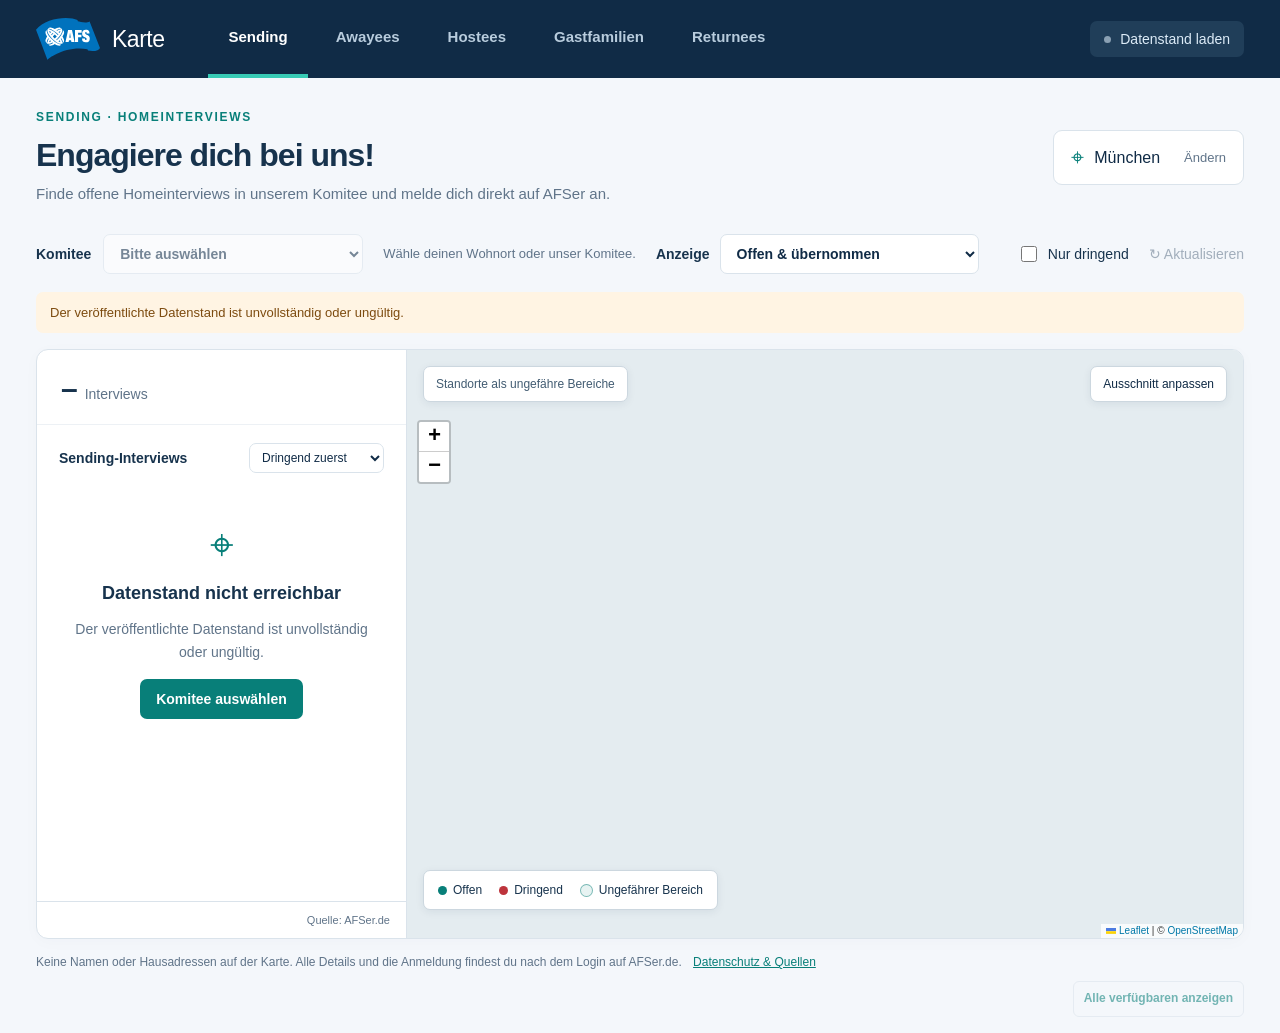
==== commit 7a29fb90: "Add anonymized Returnees dataset and monthly archive" ====
--- a/docs/index.html
+++ b/docs/index.html
@@ -12,17 +12,17 @@
 <body data-mobile-view="map">
   <header class="header">
     <a class="brand" href="./" aria-label="AFS Karte Startseite"><img class="brand-logo" src="assets/afs-logo.svg" alt="AFS" width="64" height="43"><span>Karte</span></a>
-    <nav aria-label="Bereiche"><a data-route="sending" class="active" href="sending/">Sending</a><a data-route="awayees" href="awayees/">Awayees</a><a data-route="hostees" href="hostees/">Hostees</a><a data-route="families" href="families/">Gastfamilien</a></nav>
+    <nav aria-label="Bereiche"><a data-route="sending" class="active" href="sending/">Sending</a><a data-route="awayees" href="awayees/">Awayees</a><a data-route="hostees" href="hostees/">Hostees</a><a data-route="families" href="families/">Gastfamilien</a><a href="returnees/">Returnees</a></nav>
     <button id="connection-button" class="connection"><span class="connection-dot"></span><span id="connection-label">Datenstand laden</span></button>
   </header>
   <main>
     <section class="page-heading">
-      <div><p class="eyebrow" id="eyebrow">SENDING · HOMEINTERVIEWS</p><h1 id="page-title">Engagiere dich!</h1><p id="page-description">Finde offene Homeinterviews in deiner Nähe und melde dich direkt auf AFSer an.</p></div>
+      <div><p class="eyebrow" id="eyebrow">SENDING · HOMEINTERVIEWS</p><h1 id="page-title">Engagiere dich bei uns!</h1><p id="page-description">Finde offene Homeinterviews in unserem Komitee und melde dich direkt auf AFSer an.</p></div>
       <button id="residence-button" class="location-button"><span aria-hidden="true">⌖</span><span id="residence-label">München · Standard</span><span class="edit-label">Ändern</span></button>
     </section>
     <section class="toolbar" aria-label="Karte filtern">
       <label class="chapter-picker"><span>Komitee</span><select id="chapter-select" disabled><option value="">Bitte auswählen</option></select></label>
-      <div class="scope-note" id="scope-note">Wähle deinen Wohnort oder dein Komitee.</div>
+      <div class="scope-note" id="scope-note">Wähle deinen Wohnort oder unser Komitee.</div>
       <label class="record-filter" id="record-filter-control">Anzeige <select id="record-filter"></select></label>
       <label class="urgent-filter" id="urgent-control"><input id="urgent-only" type="checkbox">Nur dringend</label>
       <button id="refresh-button" class="subtle-button" disabled aria-label="Daten aktualisieren">↻ <span>Aktualisieren</span></button>
@@ -37,7 +37,7 @@
         <div class="result-summary"><div><strong id="record-count">–</strong><span id="record-unit">offene Interviews</span></div><span class="urgent-count" id="urgent-count" hidden></span></div>
         <section class="nearby" id="nearby-section" hidden><div class="section-label">IN DEINER NÄHE <span>Ungefähre Entfernung</span></div><div id="nearby-results"></div></section>
         <div class="list-heading"><h2 id="list-heading">Offene Interviews</h2><label><span class="sr-only">Sortieren</span><select id="sort-select"><option value="urgent">Dringend zuerst</option><option value="distance">Nächste zuerst</option><option value="date">Frist zuerst</option></select></label></div>
-        <div id="results-list" aria-live="polite"><div class="empty-state"><div class="empty-icon" aria-hidden="true">⌖</div><h3>Dein Komitee auf einen Blick</h3><p>Der öffentliche Datenstand für München wird geladen.</p></div></div>
+        <div id="results-list" aria-live="polite"><div class="empty-state"><div class="empty-icon" aria-hidden="true">⌖</div><h3>Unser Komitee auf einen Blick</h3><p>Der öffentliche Datenstand für München wird geladen.</p></div></div>
         <div class="results-footer"><span id="updated-label">Noch keine Daten geladen</span><span>Quelle: AFSer.de</span></div>
       </aside>
       <section class="map-panel" id="map-panel" aria-label="Interaktive Karte"><div id="map"></div><div class="map-top-note" id="map-top-note">Standorte als ungefähre Bereiche</div><button id="fit-map" class="map-fit" aria-label="Alle gefilterten Einträge auf der Karte anzeigen">Ausschnitt anpassen</button><div class="map-legend" id="map-legend"><span><i class="legend-dot regular"></i>Offen</span><span><i class="legend-dot urgent"></i>Dringend</span><span class="area-legend"><i></i>Ungefährer Bereich</span></div></section>
--- a/docs/assets/app.css
+++ b/docs/assets/app.css
@@ -98,3 +98,6 @@
 @media(max-width:760px){.show-all-button{min-height:40px}}
 
 @media(min-width:761px){.map-panel>.desktop-map-popup{position:absolute!important;transform:none!important;margin:0!important;z-index:700!important}.desktop-map-popup .leaflet-popup-tip-container{display:none}.desktop-map-popup .leaflet-popup-content-wrapper{max-height:min(460px,calc(100% - 52px));overflow:auto}}
+
+@media(max-width:760px){header nav{grid-template-columns:repeat(5,minmax(0,1fr))}header nav a{padding:10px 2px;font-size:clamp(10px,3.2vw,13px)}}
+@media(min-width:761px) and (max-width:940px){header{gap:12px}header nav a{padding-left:8px;padding-right:8px;font-size:13px}}
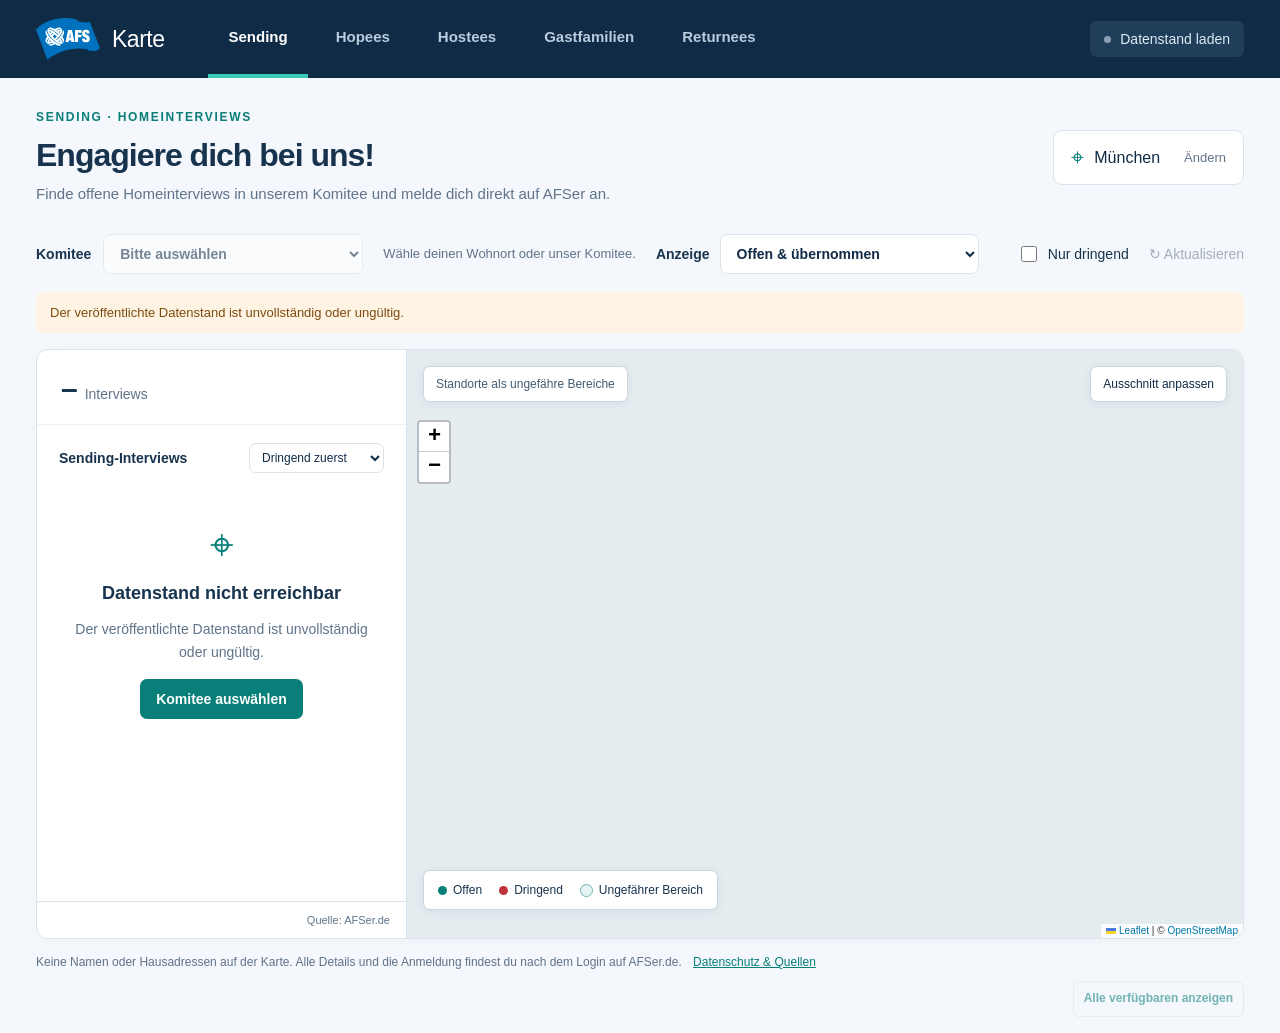
==== commit 5e4a31aa: "Add anonymized Returnees page and monthly archive" ====
--- a/docs/index.html
+++ b/docs/index.html
@@ -12,17 +12,17 @@
 <body data-mobile-view="map">
   <header class="header">
     <a class="brand" href="./" aria-label="AFS Karte Startseite"><img class="brand-logo" src="assets/afs-logo.svg" alt="AFS" width="64" height="43"><span>Karte</span></a>
-    <nav aria-label="Bereiche"><a data-route="sending" class="active" href="sending/">Sending</a><a data-route="awayees" href="awayees/">Awayees</a><a data-route="hostees" href="hostees/">Hostees</a><a data-route="families" href="families/">Gastfamilien</a><a href="returnees/">Returnees</a></nav>
+    <nav aria-label="Bereiche"><a data-route="sending" class="active" href="sending/">Sending</a><a data-route="hopees" href="hopees/">Hopees</a><a data-route="hostees" href="hostees/">Hostees</a><a data-route="families" href="families/">Gastfamilien</a><a href="returnees/">Returnees</a></nav>
     <button id="connection-button" class="connection"><span class="connection-dot"></span><span id="connection-label">Datenstand laden</span></button>
   </header>
   <main>
     <section class="page-heading">
-      <div><p class="eyebrow" id="eyebrow">SENDING · HOMEINTERVIEWS</p><h1 id="page-title">Engagiere dich bei uns!</h1><p id="page-description">Finde offene Homeinterviews in unserem Komitee und melde dich direkt auf AFSer an.</p></div>
+      <div><p class="eyebrow" id="eyebrow">SENDING · HOMEINTERVIEWS</p><h1 id="page-title">Ein Gespräch. Ein Anfang.</h1><p id="page-description">Finde offene Homeinterviews in deiner Nähe und melde dich direkt auf AFSer an.</p></div>
       <button id="residence-button" class="location-button"><span aria-hidden="true">⌖</span><span id="residence-label">München · Standard</span><span class="edit-label">Ändern</span></button>
     </section>
     <section class="toolbar" aria-label="Karte filtern">
       <label class="chapter-picker"><span>Komitee</span><select id="chapter-select" disabled><option value="">Bitte auswählen</option></select></label>
-      <div class="scope-note" id="scope-note">Wähle deinen Wohnort oder unser Komitee.</div>
+      <div class="scope-note" id="scope-note">Wähle deinen Wohnort oder dein Komitee.</div>
       <label class="record-filter" id="record-filter-control">Anzeige <select id="record-filter"></select></label>
       <label class="urgent-filter" id="urgent-control"><input id="urgent-only" type="checkbox">Nur dringend</label>
       <button id="refresh-button" class="subtle-button" disabled aria-label="Daten aktualisieren">↻ <span>Aktualisieren</span></button>
@@ -37,7 +37,7 @@
         <div class="result-summary"><div><strong id="record-count">–</strong><span id="record-unit">offene Interviews</span></div><span class="urgent-count" id="urgent-count" hidden></span></div>
         <section class="nearby" id="nearby-section" hidden><div class="section-label">IN DEINER NÄHE <span>Ungefähre Entfernung</span></div><div id="nearby-results"></div></section>
         <div class="list-heading"><h2 id="list-heading">Offene Interviews</h2><label><span class="sr-only">Sortieren</span><select id="sort-select"><option value="urgent">Dringend zuerst</option><option value="distance">Nächste zuerst</option><option value="date">Frist zuerst</option></select></label></div>
-        <div id="results-list" aria-live="polite"><div class="empty-state"><div class="empty-icon" aria-hidden="true">⌖</div><h3>Unser Komitee auf einen Blick</h3><p>Der öffentliche Datenstand für München wird geladen.</p></div></div>
+        <div id="results-list" aria-live="polite"><div class="empty-state"><div class="empty-icon" aria-hidden="true">⌖</div><h3>Dein Komitee auf einen Blick</h3><p>Der öffentliche Datenstand für München wird geladen.</p></div></div>
         <div class="results-footer"><span id="updated-label">Noch keine Daten geladen</span><span>Quelle: AFSer.de</span></div>
       </aside>
       <section class="map-panel" id="map-panel" aria-label="Interaktive Karte"><div id="map"></div><div class="map-top-note" id="map-top-note">Standorte als ungefähre Bereiche</div><button id="fit-map" class="map-fit" aria-label="Alle gefilterten Einträge auf der Karte anzeigen">Ausschnitt anpassen</button><div class="map-legend" id="map-legend"><span><i class="legend-dot regular"></i>Offen</span><span><i class="legend-dot urgent"></i>Dringend</span><span class="area-legend"><i></i>Ungefährer Bereich</span></div></section>
@@ -48,7 +48,7 @@
   <dialog id="residence-dialog" aria-labelledby="residence-title">
     <form id="residence-form"><button type="button" class="dialog-close" data-close aria-label="Schließen">×</button><p class="eyebrow">DEIN WOHNORT</p><h2 id="residence-title">Wo wohnst du?</h2><p>Eine Stadt oder Postleitzahl genügt. Dein Komitee finden wir automatisch. Du kannst es anschließend über der Karte ändern.</p><label for="city-input">Stadt oder Postleitzahl</label><input id="city-input" autocomplete="off" placeholder="z. B. München oder 80331" maxlength="80"><div id="city-options" class="city-options" aria-live="polite"></div><p class="form-message" id="residence-message" role="status"></p><button class="primary wide" type="submit">Karte anzeigen</button><p class="small-note">Dein Wohnort bleibt in diesem Browser. Wir fragen keine genaue Adresse ab.</p></form>
   </dialog>
-  <dialog id="privacy-dialog" aria-labelledby="privacy-title"><button class="dialog-close" data-close aria-label="Schließen">×</button><p class="eyebrow">DATENSCHUTZ & QUELLEN</p><h2 id="privacy-title">Nur das Nötige auf der Karte</h2><p>Die anonymisierten Kartendaten sind öffentlich auf GitHub gespeichert. Namen, Kontaktangaben, genaue Adressen und vollständige AFSer-Datensätze bleiben lokal und werden nicht veröffentlicht.</p><p>Homeinterviews, Hostees und Gastfamilien erscheinen als 1-km-Kreise mit zufällig versetztem Mittelpunkt auf Basis öffentlicher Ortskoordinaten. Die Kreisfläche ist kein bestätigter Wohnort. Entfernungen sind Schätzungen. Awayees erscheinen ausschließlich im Gastland, ohne Wohnadresse. Dein Wohnort wird lokal im Browser gespeichert.</p><p>Die Kartenkacheln stammen von OpenStreetMap. Dabei erhält der Kartenanbieter deine IP-Adresse und den angezeigten Kartenausschnitt. Es werden keine Namen, Hausadressen oder AFSer-Zugangscodes an den Kartenanbieter gesendet.</p><p>Datenquelle: <a href="https://www.afser.de/" target="_blank" rel="noopener noreferrer">AFSer.de</a>. Karten: © <a href="https://www.openstreetmap.org/copyright" target="_blank" rel="noopener noreferrer">OpenStreetMap-Mitwirkende</a>. Ungefähre Ortskoordinaten: <a href="https://www.geonames.org/" target="_blank" rel="noopener noreferrer">GeoNames</a> (CC BY 4.0). Kartenbibliothek: Leaflet (BSD-2-Clause).</p><p id="sync-info" class="small-note">Zuletzt veröffentlichter Datenstand wird von GitHub geladen.</p></dialog>
+  <dialog id="privacy-dialog" aria-labelledby="privacy-title"><button class="dialog-close" data-close aria-label="Schließen">×</button><p class="eyebrow">DATENSCHUTZ & QUELLEN</p><h2 id="privacy-title">Nur das Nötige auf der Karte</h2><p>Die anonymisierten Kartendaten sind öffentlich auf GitHub gespeichert. Namen, Kontaktangaben, genaue Adressen und vollständige AFSer-Datensätze bleiben lokal und werden nicht veröffentlicht.</p><p>Homeinterviews, Hostees und Gastfamilien erscheinen als 1-km-Kreise mit zufällig versetztem Mittelpunkt auf Basis öffentlicher Ortskoordinaten. Die Kreisfläche ist kein bestätigter Wohnort. Entfernungen sind Schätzungen. Hopees erscheinen ausschließlich im Gastland, ohne Wohnadresse. Dein Wohnort wird lokal im Browser gespeichert.</p><p>Die Kartenkacheln stammen von OpenStreetMap. Dabei erhält der Kartenanbieter deine IP-Adresse und den angezeigten Kartenausschnitt. Es werden keine Namen, Hausadressen oder AFSer-Zugangscodes an den Kartenanbieter gesendet.</p><p>Datenquelle: <a href="https://www.afser.de/" target="_blank" rel="noopener noreferrer">AFSer.de</a>. Karten: © <a href="https://www.openstreetmap.org/copyright" target="_blank" rel="noopener noreferrer">OpenStreetMap-Mitwirkende</a>. Ungefähre Ortskoordinaten: <a href="https://www.geonames.org/" target="_blank" rel="noopener noreferrer">GeoNames</a> (CC BY 4.0). Kartenbibliothek: Leaflet (BSD-2-Clause).</p><p id="sync-info" class="small-note">Zuletzt veröffentlichter Datenstand wird von GitHub geladen.</p></dialog>
   <div id="toast" role="status" hidden></div>
 </body>
 </html>
--- a/docs/assets/app.css
+++ b/docs/assets/app.css
@@ -49,8 +49,7 @@
   .leaflet-popup-content{min-width:0;max-width:min(260px,calc(100vw - 100px));margin:16px!important;overflow-wrap:anywhere}
   .leaflet-container a.leaflet-popup-close-button{width:44px;height:44px;line-height:44px;font-size:24px}
   .leaflet-popup-content-wrapper{max-height:min(460px,55svh);overflow:auto}
-  .map-panel:has(.leaflet-popup) .leaflet-top.leaflet-left{top:auto;right:12px;bottom:12px;left:auto}
-  .map-panel:has(.leaflet-popup) .leaflet-control-zoom{visibility:visible;margin-top:0!important}
+  .map-panel:has(.leaflet-popup) .leaflet-control-zoom{visibility:hidden}
   .privacy-note{font-size:12px;margin-top:16px}
   .privacy-note button{display:inline-block;min-height:44px;margin-left:0;padding:8px 0}
   .result-summary{padding:16px;gap:8px;flex-wrap:wrap}
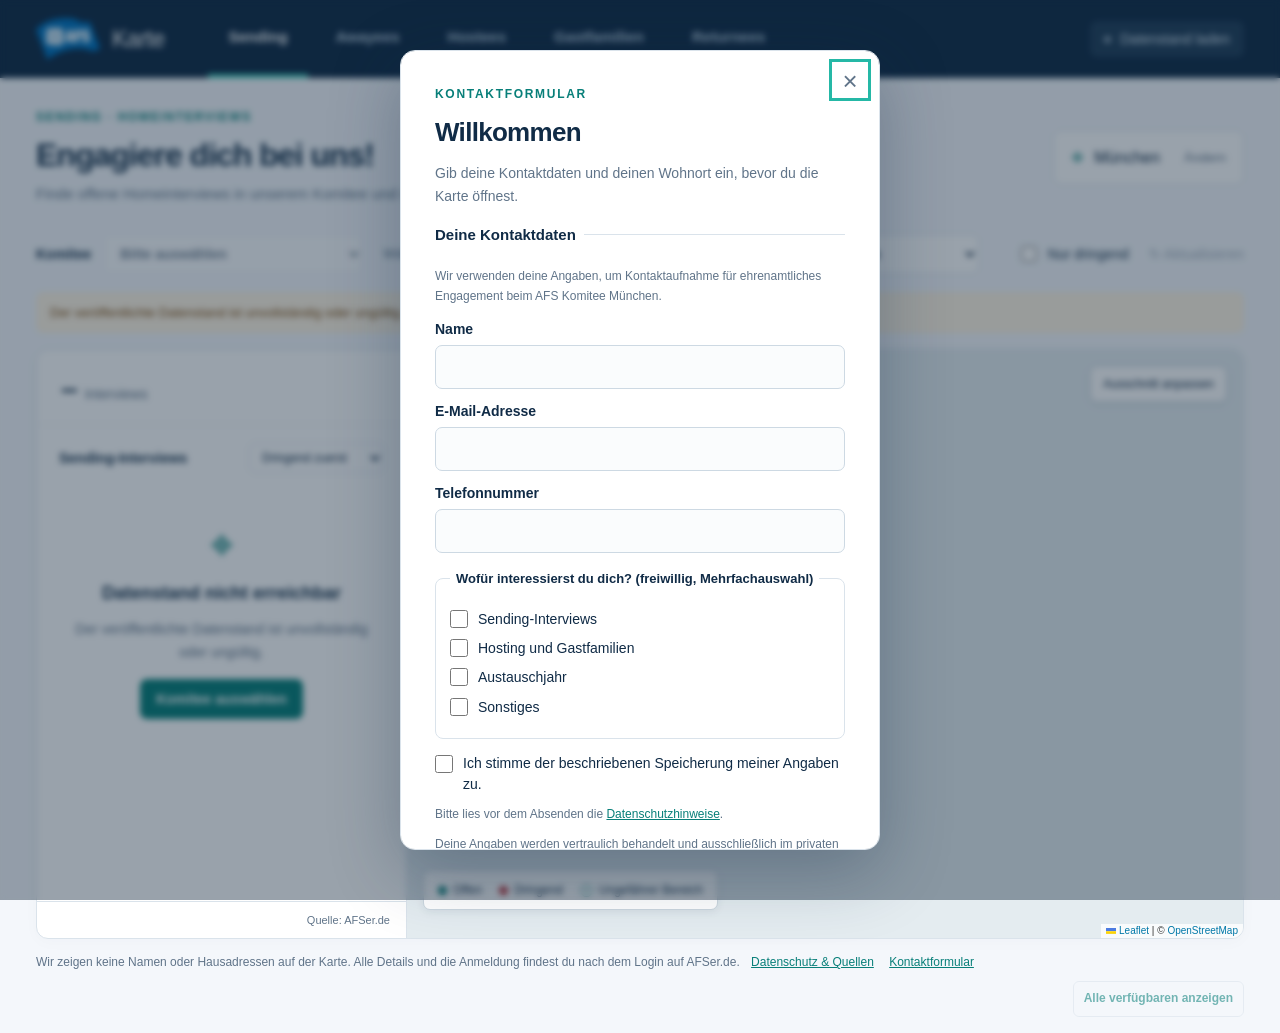
==== commit a1c72bf4: "Add contact form, update organization to AFS-MUC, and add contact API service" ====
--- a/docs/index.html
+++ b/docs/index.html
@@ -12,17 +12,17 @@
 <body data-mobile-view="map">
   <header class="header">
     <a class="brand" href="./" aria-label="AFS Karte Startseite"><img class="brand-logo" src="assets/afs-logo.svg" alt="AFS" width="64" height="43"><span>Karte</span></a>
-    <nav aria-label="Bereiche"><a data-route="sending" class="active" href="sending/">Sending</a><a data-route="hopees" href="hopees/">Hopees</a><a data-route="hostees" href="hostees/">Hostees</a><a data-route="families" href="families/">Gastfamilien</a><a href="returnees/">Returnees</a></nav>
+    <nav aria-label="Bereiche"><a data-route="sending" class="active" href="sending/">Sending</a><a data-route="awayees" href="awayees/">Awayees</a><a data-route="hostees" href="hostees/">Hostees</a><a data-route="families" href="families/">Gastfamilien</a><a href="returnees/">Returnees</a></nav>
     <button id="connection-button" class="connection"><span class="connection-dot"></span><span id="connection-label">Datenstand laden</span></button>
   </header>
   <main>
     <section class="page-heading">
-      <div><p class="eyebrow" id="eyebrow">SENDING · HOMEINTERVIEWS</p><h1 id="page-title">Ein Gespräch. Ein Anfang.</h1><p id="page-description">Finde offene Homeinterviews in deiner Nähe und melde dich direkt auf AFSer an.</p></div>
+      <div><p class="eyebrow" id="eyebrow">SENDING · HOMEINTERVIEWS</p><h1 id="page-title">Engagiere dich bei uns!</h1><p id="page-description">Finde offene Homeinterviews in unserem Komitee und melde dich direkt auf AFSer an.</p></div>
       <button id="residence-button" class="location-button"><span aria-hidden="true">⌖</span><span id="residence-label">München · Standard</span><span class="edit-label">Ändern</span></button>
     </section>
     <section class="toolbar" aria-label="Karte filtern">
       <label class="chapter-picker"><span>Komitee</span><select id="chapter-select" disabled><option value="">Bitte auswählen</option></select></label>
-      <div class="scope-note" id="scope-note">Wähle deinen Wohnort oder dein Komitee.</div>
+      <div class="scope-note" id="scope-note">Wähle deinen Wohnort oder unser Komitee.</div>
       <label class="record-filter" id="record-filter-control">Anzeige <select id="record-filter"></select></label>
       <label class="urgent-filter" id="urgent-control"><input id="urgent-only" type="checkbox">Nur dringend</label>
       <button id="refresh-button" class="subtle-button" disabled aria-label="Daten aktualisieren">↻ <span>Aktualisieren</span></button>
@@ -37,18 +37,20 @@
         <div class="result-summary"><div><strong id="record-count">–</strong><span id="record-unit">offene Interviews</span></div><span class="urgent-count" id="urgent-count" hidden></span></div>
         <section class="nearby" id="nearby-section" hidden><div class="section-label">IN DEINER NÄHE <span>Ungefähre Entfernung</span></div><div id="nearby-results"></div></section>
         <div class="list-heading"><h2 id="list-heading">Offene Interviews</h2><label><span class="sr-only">Sortieren</span><select id="sort-select"><option value="urgent">Dringend zuerst</option><option value="distance">Nächste zuerst</option><option value="date">Frist zuerst</option></select></label></div>
-        <div id="results-list" aria-live="polite"><div class="empty-state"><div class="empty-icon" aria-hidden="true">⌖</div><h3>Dein Komitee auf einen Blick</h3><p>Der öffentliche Datenstand für München wird geladen.</p></div></div>
+        <div id="results-list" aria-live="polite"><div class="empty-state"><div class="empty-icon" aria-hidden="true">⌖</div><h3>Unser Komitee auf einen Blick</h3><p>Wir laden den öffentlichen Datenstand für München.</p></div></div>
         <div class="results-footer"><span id="updated-label">Noch keine Daten geladen</span><span>Quelle: AFSer.de</span></div>
       </aside>
       <section class="map-panel" id="map-panel" aria-label="Interaktive Karte"><div id="map"></div><div class="map-top-note" id="map-top-note">Standorte als ungefähre Bereiche</div><button id="fit-map" class="map-fit" aria-label="Alle gefilterten Einträge auf der Karte anzeigen">Ausschnitt anpassen</button><div class="map-legend" id="map-legend"><span><i class="legend-dot regular"></i>Offen</span><span><i class="legend-dot urgent"></i>Dringend</span><span class="area-legend"><i></i>Ungefährer Bereich</span></div></section>
     </section>
-    <p class="privacy-note">Keine Namen oder Hausadressen auf der Karte. Alle Details und die Anmeldung findest du nach dem Login auf AFSer.de. <button id="privacy-button">Datenschutz & Quellen</button></p>
+    <p class="privacy-note">Wir zeigen keine Namen oder Hausadressen auf der Karte. Alle Details und die Anmeldung findest du nach dem Login auf AFSer.de. <button id="privacy-button">Datenschutz & Quellen</button> <a class="contact-form-link" href="Kontaktformular/">Kontaktformular</a></p>
     <div class="scope-actions"><button id="show-all-button" class="show-all-button" type="button" aria-pressed="false" disabled>Alle verfügbaren anzeigen</button></div>
   </main>
   <dialog id="residence-dialog" aria-labelledby="residence-title">
-    <form id="residence-form"><button type="button" class="dialog-close" data-close aria-label="Schließen">×</button><p class="eyebrow">DEIN WOHNORT</p><h2 id="residence-title">Wo wohnst du?</h2><p>Eine Stadt oder Postleitzahl genügt. Dein Komitee finden wir automatisch. Du kannst es anschließend über der Karte ändern.</p><label for="city-input">Stadt oder Postleitzahl</label><input id="city-input" autocomplete="off" placeholder="z. B. München oder 80331" maxlength="80"><div id="city-options" class="city-options" aria-live="polite"></div><p class="form-message" id="residence-message" role="status"></p><button class="primary wide" type="submit">Karte anzeigen</button><p class="small-note">Dein Wohnort bleibt in diesem Browser. Wir fragen keine genaue Adresse ab.</p></form>
+    <form id="residence-form"><button type="button" class="dialog-close" id="residence-close" data-close aria-label="Schließen">×</button><p class="eyebrow" id="residence-eyebrow">DEIN WOHNORT</p><h2 id="residence-title">Wo wohnst du?</h2><p id="residence-intro">Eine Stadt oder Postleitzahl genügt. Wir wählen unser Komitee automatisch aus. Wenn nötig, kannst du die Auswahl über der Karte ändern.</p>
+      <fieldset id="contact-fields" class="contact-fields" hidden><legend>Deine Kontaktdaten</legend><p id="contact-purpose" class="small-note"></p><label for="contact-name">Name</label><input id="contact-name" name="name" autocomplete="name" maxlength="120" required><label for="contact-email">E-Mail-Adresse</label><input id="contact-email" name="email" type="email" autocomplete="email" maxlength="254" required><label for="contact-phone">Telefonnummer</label><input id="contact-phone" name="phone" type="tel" autocomplete="tel" maxlength="32" required><fieldset class="interest-options"><legend>Wofür interessierst du dich? (freiwillig, Mehrfachauswahl)</legend><label><input type="checkbox" name="interests" value="sending_interviews"> <span>Sending-Interviews</span></label><label><input type="checkbox" name="interests" value="hosting"> <span>Hosting und Gastfamilien</span></label><label><input type="checkbox" name="interests" value="exchange"> <span>Austauschjahr</span></label><label><input type="checkbox" name="interests" value="other"> <span>Sonstiges</span></label></fieldset><label class="contact-consent"><input id="contact-consent" type="checkbox" required><span>Ich stimme der beschriebenen Speicherung meiner Angaben zu.</span></label><p class="small-note">Bitte lies vor dem Absenden die <button type="button" id="contact-privacy-button" class="inline-button">Datenschutzhinweise</button>.</p><p id="contact-retention" class="small-note"></p><label class="contact-honeypot" aria-hidden="true">Bitte leer lassen<input id="contact-website" tabindex="-1" autocomplete="off"></label></fieldset>
+      <label for="city-input">Postleitzahl oder Stadt</label><input id="city-input" autocomplete="off" placeholder="z. B. 80331 oder Berlin" maxlength="80" required><div id="city-options" class="city-options" aria-live="polite"></div><p class="form-message" id="residence-message" role="status"></p><button id="residence-submit" class="primary wide" type="submit">Karte anzeigen</button><button id="skip-contact-button" class="text-button" type="button" hidden>Formular überspringen und zur Karte</button><p class="small-note" id="residence-note">Dein Wohnort bleibt in diesem Browser. Wir fragen keine genaue Adresse ab.</p></form>
   </dialog>
-  <dialog id="privacy-dialog" aria-labelledby="privacy-title"><button class="dialog-close" data-close aria-label="Schließen">×</button><p class="eyebrow">DATENSCHUTZ & QUELLEN</p><h2 id="privacy-title">Nur das Nötige auf der Karte</h2><p>Die anonymisierten Kartendaten sind öffentlich auf GitHub gespeichert. Namen, Kontaktangaben, genaue Adressen und vollständige AFSer-Datensätze bleiben lokal und werden nicht veröffentlicht.</p><p>Homeinterviews, Hostees und Gastfamilien erscheinen als 1-km-Kreise mit zufällig versetztem Mittelpunkt auf Basis öffentlicher Ortskoordinaten. Die Kreisfläche ist kein bestätigter Wohnort. Entfernungen sind Schätzungen. Hopees erscheinen ausschließlich im Gastland, ohne Wohnadresse. Dein Wohnort wird lokal im Browser gespeichert.</p><p>Die Kartenkacheln stammen von OpenStreetMap. Dabei erhält der Kartenanbieter deine IP-Adresse und den angezeigten Kartenausschnitt. Es werden keine Namen, Hausadressen oder AFSer-Zugangscodes an den Kartenanbieter gesendet.</p><p>Datenquelle: <a href="https://www.afser.de/" target="_blank" rel="noopener noreferrer">AFSer.de</a>. Karten: © <a href="https://www.openstreetmap.org/copyright" target="_blank" rel="noopener noreferrer">OpenStreetMap-Mitwirkende</a>. Ungefähre Ortskoordinaten: <a href="https://www.geonames.org/" target="_blank" rel="noopener noreferrer">GeoNames</a> (CC BY 4.0). Kartenbibliothek: Leaflet (BSD-2-Clause).</p><p id="sync-info" class="small-note">Zuletzt veröffentlichter Datenstand wird von GitHub geladen.</p></dialog>
+  <dialog id="privacy-dialog" aria-labelledby="privacy-title"><button class="dialog-close" data-close aria-label="Schließen">×</button><p class="eyebrow">DATENSCHUTZ & QUELLEN</p><h2 id="privacy-title">Deine Angaben und die Karte</h2><p>Wir veröffentlichen auf GitHub die anonymisierten Kartendaten. Wenn du eines der Kontaktformulare absendest, speichern wir Name, Kontaktdaten, Ort und freiwillig gewählte Interessen getrennt auf dem privaten AFS-Server und synchronisieren sie als Excel-Datei in einem privaten GitHub-Repository. Sie erscheinen nicht in der öffentlichen Karte. Das Repository kann frühere Versionen der Excel-Datei in seiner Git-Verlaufshistorie behalten.</p><p id="contact-privacy-copy"></p><p>Wir zeigen Homeinterviews, Hostees und Gastfamilien als 1-km-Kreise mit zufällig versetztem Mittelpunkt auf Basis öffentlicher Ortskoordinaten. Die Kreisfläche ist kein bestätigter Wohnort. Entfernungen sind Schätzungen. Awayees zeigen wir ausschließlich im Gastland, ohne Wohnadresse. Wir speichern den Kartenfilter lokal in deinem Browser. Du kannst das Startformular überspringen oder das <a href="Kontaktformular/">Kontaktformular separat öffnen</a>.</p><p>Die Kartenkacheln stammen von OpenStreetMap. Dabei erhält der Kartenanbieter deine IP-Adresse und den angezeigten Kartenausschnitt. Es werden keine Namen, Hausadressen oder AFSer-Zugangscodes an den Kartenanbieter gesendet.</p><p>Datenquelle: <a href="https://www.afser.de/" target="_blank" rel="noopener noreferrer">AFSer.de</a>. Karten: © <a href="https://www.openstreetmap.org/copyright" target="_blank" rel="noopener noreferrer">OpenStreetMap-Mitwirkende</a>. Ungefähre Ortskoordinaten: <a href="https://www.geonames.org/" target="_blank" rel="noopener noreferrer">GeoNames</a> (CC BY 4.0). Kartenbibliothek: Leaflet (BSD-2-Clause).</p><p id="sync-info" class="small-note">Wir laden den zuletzt auf GitHub veröffentlichten anonymisierten Datenstand.</p></dialog>
   <div id="toast" role="status" hidden></div>
 </body>
 </html>
--- a/docs/assets/app.css
+++ b/docs/assets/app.css
@@ -49,7 +49,8 @@
   .leaflet-popup-content{min-width:0;max-width:min(260px,calc(100vw - 100px));margin:16px!important;overflow-wrap:anywhere}
   .leaflet-container a.leaflet-popup-close-button{width:44px;height:44px;line-height:44px;font-size:24px}
   .leaflet-popup-content-wrapper{max-height:min(460px,55svh);overflow:auto}
-  .map-panel:has(.leaflet-popup) .leaflet-control-zoom{visibility:hidden}
+  .map-panel:has(.leaflet-popup) .leaflet-top.leaflet-left{top:auto;right:12px;bottom:12px;left:auto}
+  .map-panel:has(.leaflet-popup) .leaflet-control-zoom{visibility:visible;margin-top:0!important}
   .privacy-note{font-size:12px;margin-top:16px}
   .privacy-note button{display:inline-block;min-height:44px;margin-left:0;padding:8px 0}
   .result-summary{padding:16px;gap:8px;flex-wrap:wrap}
@@ -96,7 +97,37 @@
 .show-all-button[aria-pressed="true"]{background:#e9f6f3;border-color:#bde1dd}
 @media(max-width:760px){.show-all-button{min-height:40px}}
 
-@media(min-width:761px){.map-panel>.desktop-map-popup{position:absolute!important;transform:none!important;margin:0!important;z-index:700!important}.desktop-map-popup .leaflet-popup-tip-container{display:none}.desktop-map-popup .leaflet-popup-content-wrapper{max-height:min(460px,calc(100% - 52px));overflow:auto}}
-
 @media(max-width:760px){header nav{grid-template-columns:repeat(5,minmax(0,1fr))}header nav a{padding:10px 2px;font-size:clamp(10px,3.2vw,13px)}}
 @media(min-width:761px) and (max-width:940px){header{gap:12px}header nav a{padding-left:8px;padding-right:8px;font-size:13px}}
+
+@media(min-width:761px){.map-panel>.desktop-map-popup{position:absolute!important;transform:none!important;margin:0!important;z-index:700!important}.desktop-map-popup .leaflet-popup-tip-container{display:none}.desktop-map-popup .leaflet-popup-content-wrapper{max-height:min(460px,calc(100% - 52px));overflow:auto}}
+[hidden]{display:none!important}
+/* Contact intake fields share the existing residence picker for first-visit setup. */
+dialog#residence-dialog{max-height:min(92svh,800px);overflow-y:auto}
+.contact-fields{border:0;border-top:1px solid var(--line);margin:18px 0 0;padding:14px 0 0;min-width:0}
+.contact-fields legend{font-size:15px;font-weight:700;padding:0 8px 0 0}
+.contact-fields label{margin-top:14px}
+.contact-consent{display:flex!important;align-items:flex-start;gap:10px;font-weight:450!important;line-height:1.5}
+.contact-consent input{flex:0 0 18px;width:18px;height:18px;margin:2px 0 0;accent-color:var(--teal)}
+.inline-button{display:inline;background:none;padding:0;color:var(--teal);text-decoration:underline;font:inherit}
+.contact-fields .small-note{margin-top:10px}
+.contact-honeypot{position:absolute!important;left:-10000px!important;top:auto!important;width:1px!important;height:1px!important;overflow:hidden!important}
+.interest-options{border:1px solid var(--line);border-radius:8px;padding:14px 14px 12px;margin:18px 0 6px;min-width:0}
+.interest-options legend{font-size:13px;font-weight:700;padding:0 6px}
+.interest-options label{display:flex!important;align-items:flex-start;gap:10px;margin:9px 0!important;font-size:14px;font-weight:450!important;line-height:1.45}
+.interest-options input{flex:0 0 18px;width:18px!important;height:18px;margin:1px 0 0;accent-color:var(--teal)}
+.contact-form-link{margin-left:12px}
+.contact-page-body{min-height:100vh;background:#f4f7fb}
+.contact-home-link{margin-left:auto;color:#fff;text-decoration:none;font-size:14px;font-weight:600;padding:10px 14px;border:1px solid #ffffff40;border-radius:7px}
+.contact-home-link:hover{background:#ffffff16}
+.contact-page{max-width:760px;margin:46px auto;padding:42px;background:#fff;border:1px solid var(--line);border-radius:14px;box-shadow:0 3px 16px #102b4606}
+.contact-page h1{font-size:32px;line-height:1.2;letter-spacing:-1px;margin:0 0 10px}
+.contact-page-intro{font-size:15px;line-height:1.65;color:var(--muted);margin:0 0 24px}
+.contact-page form>label:not(.contact-consent):not(.contact-honeypot){display:block;font-size:14px;font-weight:650;margin:18px 0 8px}
+.contact-page input:not([type="checkbox"]){width:100%;background:#fafcfd;border:1px solid #cdd9e3;border-radius:7px;padding:12px;color:var(--navy);font-size:16px}
+.contact-page .page-interest-options{margin:24px 0 14px}
+.contact-page .page-consent{margin:18px 0 8px}
+.contact-page .page-consent input{background:#fafcfd;border:1px solid #cdd9e3;border-radius:4px}
+.contact-page .form-message{min-height:20px}
+.contact-skip-link{display:block;text-align:center;margin-top:15px;padding:10px;color:var(--teal);font-size:14px}
+@media(max-width:760px){.contact-page{margin:18px 12px;padding:28px 20px}.contact-page h1{font-size:27px}.contact-form-link{display:inline-block;margin:10px 0 0}.contact-home-link{padding:9px 10px}}
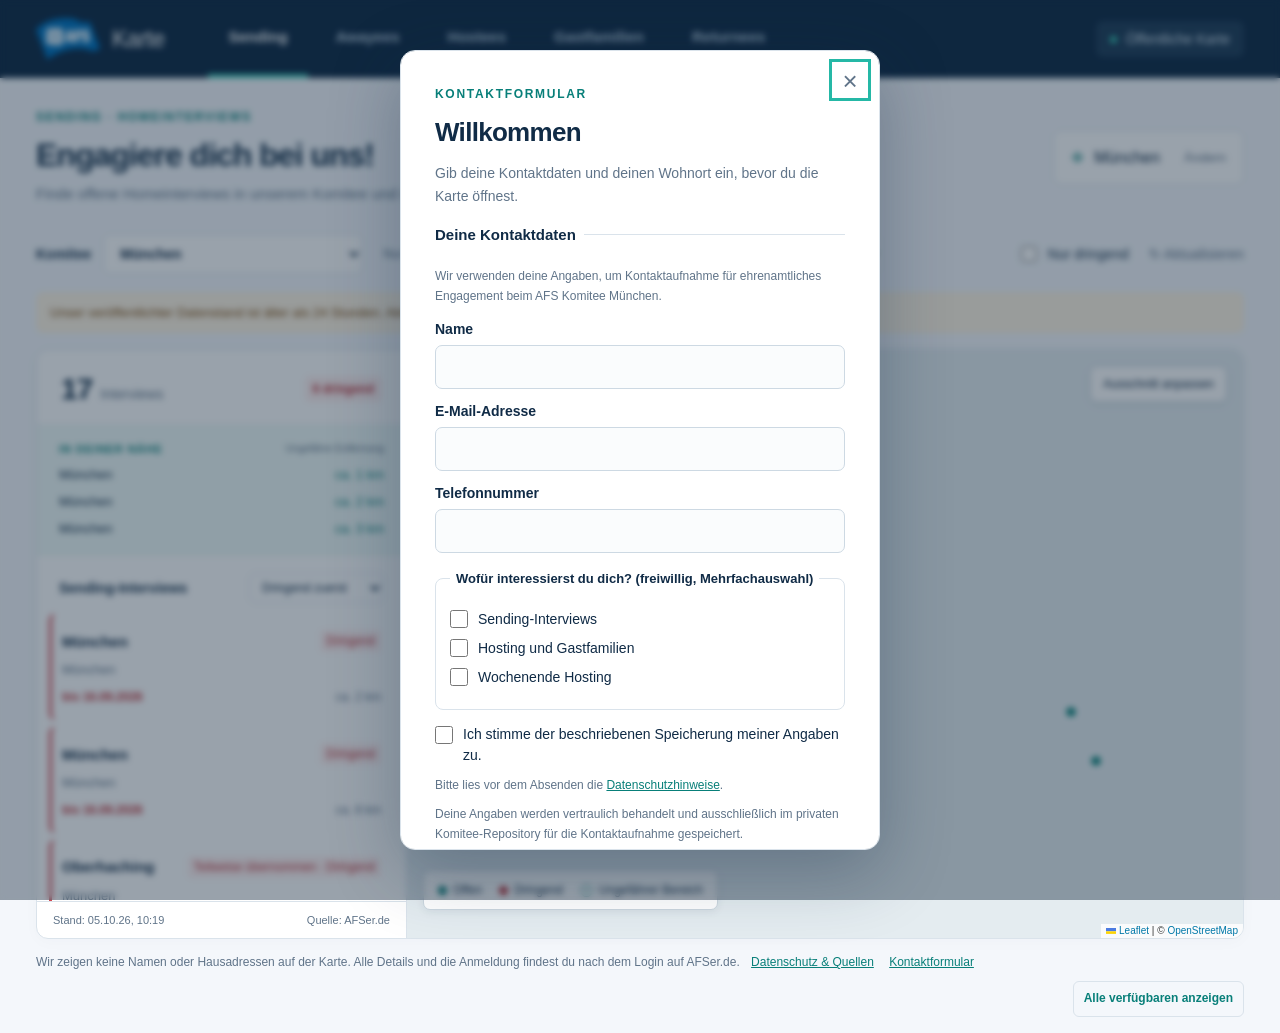
==== commit b3f7d36f: "Update contact interests and rebuild pages" ====
--- a/docs/index.html
+++ b/docs/index.html
@@ -47,7 +47,7 @@
   </main>
   <dialog id="residence-dialog" aria-labelledby="residence-title">
     <form id="residence-form"><button type="button" class="dialog-close" id="residence-close" data-close aria-label="Schließen">×</button><p class="eyebrow" id="residence-eyebrow">DEIN WOHNORT</p><h2 id="residence-title">Wo wohnst du?</h2><p id="residence-intro">Eine Stadt oder Postleitzahl genügt. Wir wählen unser Komitee automatisch aus. Wenn nötig, kannst du die Auswahl über der Karte ändern.</p>
-      <fieldset id="contact-fields" class="contact-fields" hidden><legend>Deine Kontaktdaten</legend><p id="contact-purpose" class="small-note"></p><label for="contact-name">Name</label><input id="contact-name" name="name" autocomplete="name" maxlength="120" required><label for="contact-email">E-Mail-Adresse</label><input id="contact-email" name="email" type="email" autocomplete="email" maxlength="254" required><label for="contact-phone">Telefonnummer</label><input id="contact-phone" name="phone" type="tel" autocomplete="tel" maxlength="32" required><fieldset class="interest-options"><legend>Wofür interessierst du dich? (freiwillig, Mehrfachauswahl)</legend><label><input type="checkbox" name="interests" value="sending_interviews"> <span>Sending-Interviews</span></label><label><input type="checkbox" name="interests" value="hosting"> <span>Hosting und Gastfamilien</span></label><label><input type="checkbox" name="interests" value="exchange"> <span>Austauschjahr</span></label><label><input type="checkbox" name="interests" value="other"> <span>Sonstiges</span></label></fieldset><label class="contact-consent"><input id="contact-consent" type="checkbox" required><span>Ich stimme der beschriebenen Speicherung meiner Angaben zu.</span></label><p class="small-note">Bitte lies vor dem Absenden die <button type="button" id="contact-privacy-button" class="inline-button">Datenschutzhinweise</button>.</p><p id="contact-retention" class="small-note"></p><label class="contact-honeypot" aria-hidden="true">Bitte leer lassen<input id="contact-website" tabindex="-1" autocomplete="off"></label></fieldset>
+      <fieldset id="contact-fields" class="contact-fields" hidden><legend>Deine Kontaktdaten</legend><p id="contact-purpose" class="small-note"></p><label for="contact-name">Name</label><input id="contact-name" name="name" autocomplete="name" maxlength="120" required><label for="contact-email">E-Mail-Adresse</label><input id="contact-email" name="email" type="email" autocomplete="email" maxlength="254" required><label for="contact-phone">Telefonnummer</label><input id="contact-phone" name="phone" type="tel" autocomplete="tel" maxlength="32" required><fieldset class="interest-options"><legend>Wofür interessierst du dich? (freiwillig, Mehrfachauswahl)</legend><label><input type="checkbox" name="interests" value="sending_interviews"> <span>Sending-Interviews</span></label><label><input type="checkbox" name="interests" value="hosting"> <span>Hosting und Gastfamilien</span></label><label><input type="checkbox" name="interests" value="weekend_hosting"> <span>Wochenende Hosting</span></label></fieldset><label class="contact-consent"><input id="contact-consent" type="checkbox" required><span>Ich stimme der beschriebenen Speicherung meiner Angaben zu.</span></label><p class="small-note">Bitte lies vor dem Absenden die <button type="button" id="contact-privacy-button" class="inline-button">Datenschutzhinweise</button>.</p><p id="contact-retention" class="small-note"></p><label class="contact-honeypot" aria-hidden="true">Bitte leer lassen<input id="contact-website" tabindex="-1" autocomplete="off"></label></fieldset>
       <label for="city-input">Postleitzahl oder Stadt</label><input id="city-input" autocomplete="off" placeholder="z. B. 80331 oder Berlin" maxlength="80" required><div id="city-options" class="city-options" aria-live="polite"></div><p class="form-message" id="residence-message" role="status"></p><button id="residence-submit" class="primary wide" type="submit">Karte anzeigen</button><button id="skip-contact-button" class="text-button" type="button" hidden>Formular überspringen und zur Karte</button><p class="small-note" id="residence-note">Dein Wohnort bleibt in diesem Browser. Wir fragen keine genaue Adresse ab.</p></form>
   </dialog>
   <dialog id="privacy-dialog" aria-labelledby="privacy-title"><button class="dialog-close" data-close aria-label="Schließen">×</button><p class="eyebrow">DATENSCHUTZ & QUELLEN</p><h2 id="privacy-title">Deine Angaben und die Karte</h2><p>Wir veröffentlichen auf GitHub die anonymisierten Kartendaten. Wenn du eines der Kontaktformulare absendest, speichern wir Name, Kontaktdaten, Ort und freiwillig gewählte Interessen getrennt auf dem privaten AFS-Server und synchronisieren sie als Excel-Datei in einem privaten GitHub-Repository. Sie erscheinen nicht in der öffentlichen Karte. Das Repository kann frühere Versionen der Excel-Datei in seiner Git-Verlaufshistorie behalten.</p><p id="contact-privacy-copy"></p><p>Wir zeigen Homeinterviews, Hostees und Gastfamilien als 1-km-Kreise mit zufällig versetztem Mittelpunkt auf Basis öffentlicher Ortskoordinaten. Die Kreisfläche ist kein bestätigter Wohnort. Entfernungen sind Schätzungen. Awayees zeigen wir ausschließlich im Gastland, ohne Wohnadresse. Wir speichern den Kartenfilter lokal in deinem Browser. Du kannst das Startformular überspringen oder das <a href="Kontaktformular/">Kontaktformular separat öffnen</a>.</p><p>Die Kartenkacheln stammen von OpenStreetMap. Dabei erhält der Kartenanbieter deine IP-Adresse und den angezeigten Kartenausschnitt. Es werden keine Namen, Hausadressen oder AFSer-Zugangscodes an den Kartenanbieter gesendet.</p><p>Datenquelle: <a href="https://www.afser.de/" target="_blank" rel="noopener noreferrer">AFSer.de</a>. Karten: © <a href="https://www.openstreetmap.org/copyright" target="_blank" rel="noopener noreferrer">OpenStreetMap-Mitwirkende</a>. Ungefähre Ortskoordinaten: <a href="https://www.geonames.org/" target="_blank" rel="noopener noreferrer">GeoNames</a> (CC BY 4.0). Kartenbibliothek: Leaflet (BSD-2-Clause).</p><p id="sync-info" class="small-note">Wir laden den zuletzt auf GitHub veröffentlichten anonymisierten Datenstand.</p></dialog>
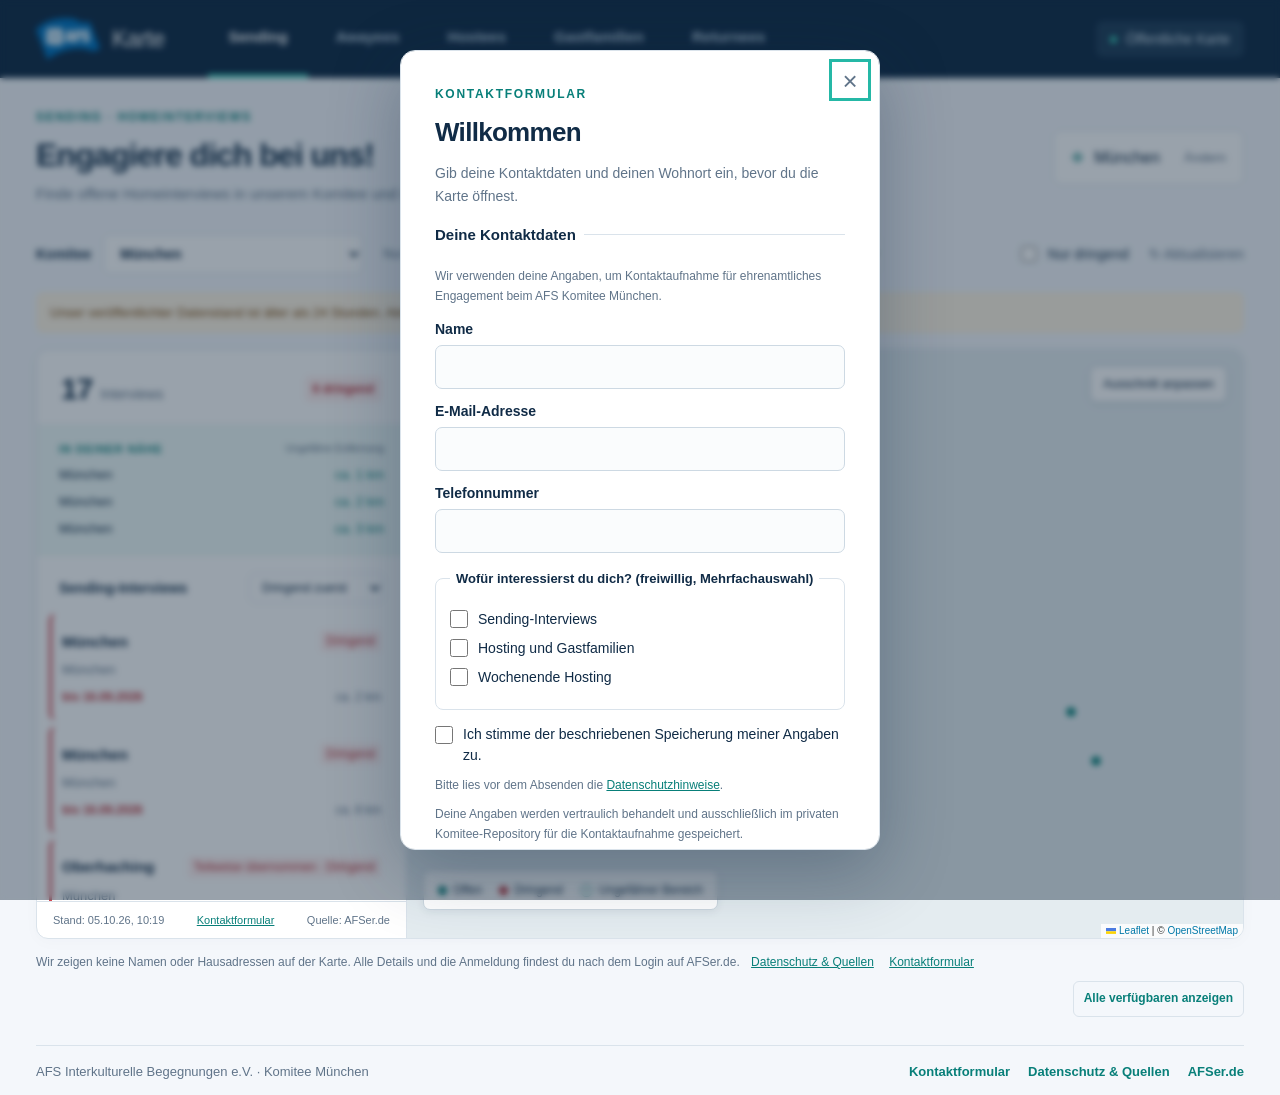
==== commit 2d47b6e7: "Add Kontaktformular link to results footer and site footers" ====
--- a/docs/index.html
+++ b/docs/index.html
@@ -38,12 +38,20 @@
         <section class="nearby" id="nearby-section" hidden><div class="section-label">IN DEINER NÄHE <span>Ungefähre Entfernung</span></div><div id="nearby-results"></div></section>
         <div class="list-heading"><h2 id="list-heading">Offene Interviews</h2><label><span class="sr-only">Sortieren</span><select id="sort-select"><option value="urgent">Dringend zuerst</option><option value="distance">Nächste zuerst</option><option value="date">Frist zuerst</option></select></label></div>
         <div id="results-list" aria-live="polite"><div class="empty-state"><div class="empty-icon" aria-hidden="true">⌖</div><h3>Unser Komitee auf einen Blick</h3><p>Wir laden den öffentlichen Datenstand für München.</p></div></div>
-        <div class="results-footer"><span id="updated-label">Noch keine Daten geladen</span><span>Quelle: AFSer.de</span></div>
+        <div class="results-footer"><span id="updated-label">Noch keine Daten geladen</span><a class="contact-form-link" href="Kontaktformular/">Kontaktformular</a><span>Quelle: AFSer.de</span></div>
       </aside>
       <section class="map-panel" id="map-panel" aria-label="Interaktive Karte"><div id="map"></div><div class="map-top-note" id="map-top-note">Standorte als ungefähre Bereiche</div><button id="fit-map" class="map-fit" aria-label="Alle gefilterten Einträge auf der Karte anzeigen">Ausschnitt anpassen</button><div class="map-legend" id="map-legend"><span><i class="legend-dot regular"></i>Offen</span><span><i class="legend-dot urgent"></i>Dringend</span><span class="area-legend"><i></i>Ungefährer Bereich</span></div></section>
     </section>
     <p class="privacy-note">Wir zeigen keine Namen oder Hausadressen auf der Karte. Alle Details und die Anmeldung findest du nach dem Login auf AFSer.de. <button id="privacy-button">Datenschutz & Quellen</button> <a class="contact-form-link" href="Kontaktformular/">Kontaktformular</a></p>
     <div class="scope-actions"><button id="show-all-button" class="show-all-button" type="button" aria-pressed="false" disabled>Alle verfügbaren anzeigen</button></div>
+    <footer class="site-footer">
+      <span>AFS Interkulturelle Begegnungen e.V. · Komitee München</span>
+      <div class="site-footer-links">
+        <a class="contact-form-link" href="Kontaktformular/">Kontaktformular</a>
+        <button id="footer-privacy-button" type="button" class="inline-button">Datenschutz & Quellen</button>
+        <a href="https://www.afser.de/" target="_blank" rel="noopener noreferrer">AFSer.de</a>
+      </div>
+    </footer>
   </main>
   <dialog id="residence-dialog" aria-labelledby="residence-title">
     <form id="residence-form"><button type="button" class="dialog-close" id="residence-close" data-close aria-label="Schließen">×</button><p class="eyebrow" id="residence-eyebrow">DEIN WOHNORT</p><h2 id="residence-title">Wo wohnst du?</h2><p id="residence-intro">Eine Stadt oder Postleitzahl genügt. Wir wählen unser Komitee automatisch aus. Wenn nötig, kannst du die Auswahl über der Karte ändern.</p>
--- a/docs/assets/app.css
+++ b/docs/assets/app.css
@@ -130,4 +130,11 @@
 .contact-page .page-consent input{background:#fafcfd;border:1px solid #cdd9e3;border-radius:4px}
 .contact-page .form-message{min-height:20px}
 .contact-skip-link{display:block;text-align:center;margin-top:15px;padding:10px;color:var(--teal);font-size:14px}
-@media(max-width:760px){.contact-page{margin:18px 12px;padding:28px 20px}.contact-page h1{font-size:27px}.contact-form-link{display:inline-block;margin:10px 0 0}.contact-home-link{padding:9px 10px}}
+.site-footer{display:flex;justify-content:space-between;align-items:center;gap:16px;flex-wrap:wrap;margin-top:28px;padding-top:18px;border-top:1px solid var(--line);color:var(--muted);font-size:13px}
+.site-footer-links{display:flex;align-items:center;gap:18px;flex-wrap:wrap}
+.site-footer a{color:var(--teal);text-decoration:none;font-weight:550}
+.site-footer a:hover{text-decoration:underline}
+.site-footer .inline-button{color:var(--teal);font-size:13px;font-weight:550;text-decoration:none;cursor:pointer}
+.site-footer .inline-button:hover{text-decoration:underline}
+.results-footer .contact-form-link{margin:0}
+@media(max-width:760px){.contact-page{margin:18px 12px;padding:28px 20px}.contact-page h1{font-size:27px}.contact-form-link{display:inline-block;margin:10px 0 0}.contact-home-link{padding:9px 10px}.site-footer{flex-direction:column;align-items:flex-start;gap:10px;margin-top:20px}}
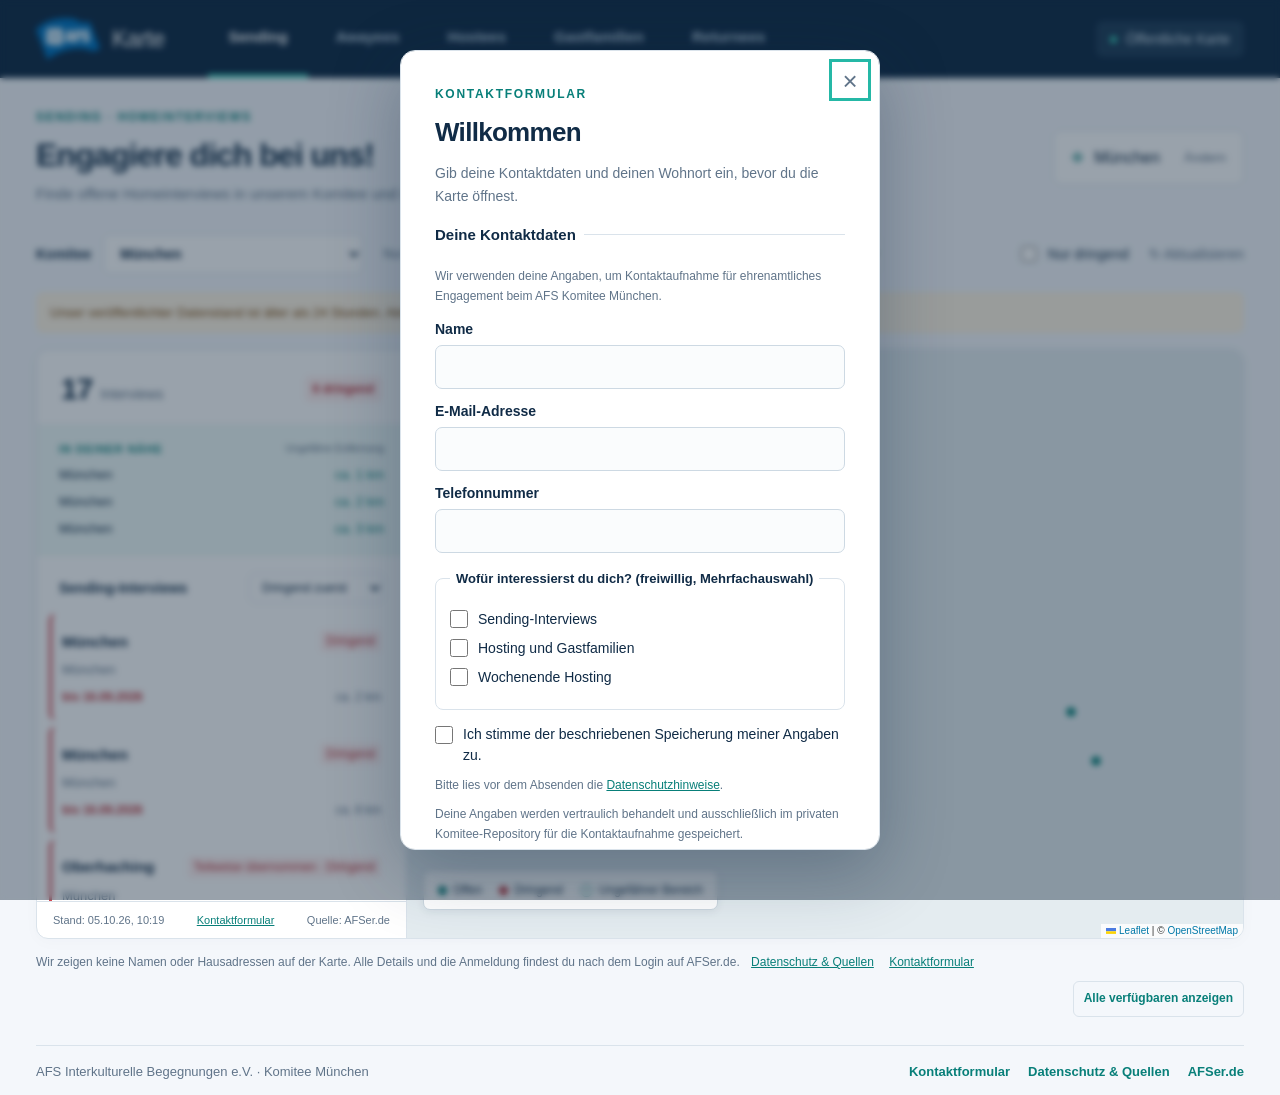
==== commit b8854bed: "Remove map top note and fit map overlay button" ====
--- a/docs/index.html
+++ b/docs/index.html
@@ -40,7 +40,7 @@
         <div id="results-list" aria-live="polite"><div class="empty-state"><div class="empty-icon" aria-hidden="true">⌖</div><h3>Unser Komitee auf einen Blick</h3><p>Wir laden den öffentlichen Datenstand für München.</p></div></div>
         <div class="results-footer"><span id="updated-label">Noch keine Daten geladen</span><a class="contact-form-link" href="Kontaktformular/">Kontaktformular</a><span>Quelle: AFSer.de</span></div>
       </aside>
-      <section class="map-panel" id="map-panel" aria-label="Interaktive Karte"><div id="map"></div><div class="map-top-note" id="map-top-note">Standorte als ungefähre Bereiche</div><button id="fit-map" class="map-fit" aria-label="Alle gefilterten Einträge auf der Karte anzeigen">Ausschnitt anpassen</button><div class="map-legend" id="map-legend"><span><i class="legend-dot regular"></i>Offen</span><span><i class="legend-dot urgent"></i>Dringend</span><span class="area-legend"><i></i>Ungefährer Bereich</span></div></section>
+      <section class="map-panel" id="map-panel" aria-label="Interaktive Karte"><div id="map"></div><div class="map-legend" id="map-legend"><span><i class="legend-dot regular"></i>Offen</span><span><i class="legend-dot urgent"></i>Dringend</span><span class="area-legend"><i></i>Ungefährer Bereich</span></div></section>
     </section>
     <p class="privacy-note">Wir zeigen keine Namen oder Hausadressen auf der Karte. Alle Details und die Anmeldung findest du nach dem Login auf AFSer.de. <button id="privacy-button">Datenschutz & Quellen</button> <a class="contact-form-link" href="Kontaktformular/">Kontaktformular</a></p>
     <div class="scope-actions"><button id="show-all-button" class="show-all-button" type="button" aria-pressed="false" disabled>Alle verfügbaren anzeigen</button></div>
--- a/docs/assets/app.css
+++ b/docs/assets/app.css
@@ -1,7 +1,7 @@
-:root{font-family:Inter,-apple-system,BlinkMacSystemFont,"Segoe UI",sans-serif;color:#17334d;background:#f4f7fb;font-size:16px;--navy:#102b46;--teal:#087f79;--line:#dae3eb;--muted:#607489;--red:#bd343c}*{box-sizing:border-box}body{margin:0}button,input,select{font:inherit}button,a,input,select{touch-action:manipulation}button{cursor:pointer}button:disabled,select:disabled{cursor:default;opacity:.55}a{color:var(--teal)}button:focus-visible,a:focus-visible,select:focus-visible,input:focus-visible{outline:3px solid #25b8a6;outline-offset:3px}button{border:0}header{height:78px;padding:0 36px;background:var(--navy);display:flex;align-items:center;gap:44px;color:#fff}.brand{display:flex;align-items:center;gap:12px;color:#fff;text-decoration:none;font-size:23px;letter-spacing:-.5px;white-space:nowrap}.brand strong{font-weight:400;color:#b4c8d9}nav{display:flex;height:100%;align-items:stretch;gap:8px}nav a{color:#b8ccdd;text-decoration:none;padding:28px 20px 23px;border-bottom:4px solid transparent;font-size:15px;font-weight:550}nav a.active{color:white;border-bottom-color:#38cbb5}nav a:hover{background:#183952}.connection{margin-left:auto;background:#203e59;color:#dcebf7;padding:10px 14px;border-radius:7px;display:flex;align-items:center;gap:9px;font-size:14px}.connection-dot{background:#8aa0b3;width:7px;height:7px;border-radius:50%}.connected .connection-dot{background:#38cbb5}main{max-width:1720px;margin:auto;padding:32px 36px 16px}.page-heading{display:flex;justify-content:space-between;gap:24px;align-items:center;margin-bottom:28px}.eyebrow{font-size:12px;font-weight:750;letter-spacing:1.7px;color:var(--teal);margin:0 0 12px}h1{font-size:32px;line-height:1.2;letter-spacing:-1px;margin:0 0 9px}.page-heading p:not(.eyebrow){font-size:15px;color:var(--muted);line-height:1.5;margin:0}.location-button{background:white;border:1px solid var(--line);padding:13px 17px;display:flex;align-items:center;gap:10px;border-radius:9px;color:var(--navy);white-space:nowrap}.location-button>span:first-child{font-size:23px;color:var(--teal)}.edit-label{margin-left:14px;color:var(--muted);font-size:13px}.toolbar{display:flex;align-items:center;gap:20px;margin-bottom:18px}.chapter-picker{display:flex;align-items:center;gap:12px;font-size:14px;font-weight:600}.chapter-picker select, #sort-select{border:1px solid var(--line);background:white;border-radius:7px;padding:10px 34px 10px 12px;color:var(--navy);max-width:260px}.scope-note{font-size:13px;color:var(--muted)}.urgent-filter{display:flex;align-items:center;gap:8px;margin-left:auto;font-size:14px}.urgent-filter input{accent-color:var(--red);width:16px;height:16px}.subtle-button{background:transparent;color:var(--muted);font-size:14px;padding:10px 0}.workspace{display:grid;grid-template-columns:370px 1fr;min-height:590px;height:calc(100vh - 320px);max-height:950px;border:1px solid var(--line);border-radius:12px;overflow:hidden;background:white;box-shadow:0 3px 16px #102b4606}.results{display:flex;flex-direction:column;min-width:0;min-height:0;border-right:1px solid var(--line)}.result-summary{display:flex;align-items:center;justify-content:space-between;padding:22px 24px 18px;border-bottom:1px solid #edf1f5}.result-summary>div{display:flex;align-items:baseline;gap:8px}.result-summary strong{font-size:30px;letter-spacing:-1px}.result-summary span{font-size:14px;color:var(--muted)}.result-summary .urgent-count{font-size:12px;background:#fff0f0;padding:6px 8px;border-radius:5px;color:var(--red);font-weight:650}.list-heading{display:flex;align-items:center;justify-content:space-between;padding:18px 22px 10px;gap:10px}.list-heading h2{font-size:14px;margin:0}.list-heading select{font-size:12px!important;padding:6px 20px 6px 8px!important;max-width:150px}#results-list{flex:1;overflow:auto;padding:0 12px 8px}.record-card{width:100%;text-align:left;display:block;padding:16px 12px;background:#fff;border-radius:8px;color:var(--navy);margin-bottom:5px;border:1px solid transparent}.record-card:hover,.record-card.selected{background:#f0f9f8;border-color:#bde1dd}.record-card.urgent{border-left:3px solid #d14b53;padding-left:10px}.card-top{display:flex;gap:8px;align-items:center;justify-content:space-between;margin-bottom:8px}.card-title{font-size:15px;font-weight:680;overflow-wrap:anywhere}.badge{background:#e9f6f3;color:var(--teal);font-size:12px;padding:4px 6px;border-radius:4px;white-space:nowrap}.badge.danger{background:#fff0f0;color:var(--red)}.card-details{font-size:13px;line-height:1.6;color:var(--muted)}.card-bottom{display:flex;justify-content:space-between;gap:10px;margin-top:9px;font-size:12px;color:var(--muted)}.card-bottom .deadline{color:var(--red);font-weight:600}.results-footer{font-size:11px;color:var(--muted);padding:12px 16px;border-top:1px solid var(--line);display:flex;justify-content:space-between;gap:12px}.map-panel{position:relative;min-width:0;min-height:0}#map{width:100%;height:100%;background:#e4ecf0;z-index:1}.map-top-note,.map-legend,.map-fit{position:absolute;z-index:500;background:white;border:1px solid #ccd7df;border-radius:7px;box-shadow:0 2px 8px #102b4612}.map-top-note{left:16px;top:16px;padding:10px 12px;color:#425c72;font-size:12px;pointer-events:none}.map-fit{right:16px;top:16px;padding:10px 12px;color:var(--navy);font-size:12px}.map-legend{display:flex;gap:17px;bottom:28px;left:16px;padding:12px 14px;font-size:12px;pointer-events:none}.map-legend span{display:flex;align-items:center;gap:6px}.legend-dot{width:9px;height:9px;border-radius:50%;display:inline-block}.legend-dot.regular{background:var(--teal)}.legend-dot.urgent{background:var(--red)}.area-legend i{width:13px;height:13px;border:1px solid #087f7980;background:#087f7918;border-radius:50%}.privacy-note{font-size:12px;line-height:1.6;color:var(--muted);margin:14px 0 0}.privacy-note button{padding:0;background:none;color:var(--teal);text-decoration:underline;font-size:inherit;margin-left:8px}.empty-state{padding:38px 20px;text-align:center}.empty-icon{color:var(--teal);font-size:42px}.empty-state h3{font-size:18px;margin:14px 0 10px}.empty-state p{font-size:14px;color:var(--muted);line-height:1.65}.primary{background:var(--teal);border-radius:7px;color:white;padding:12px 16px;font-size:14px;font-weight:600}.primary:hover{background:#066962}.nearby{background:#f0faf8;padding:18px 22px;border-bottom:1px solid #d9eee9}.section-label{font-size:11px;letter-spacing:1px;font-weight:750;color:var(--teal);display:flex;justify-content:space-between;gap:6px}.section-label span{font-size:10px;letter-spacing:0;color:var(--muted);font-weight:400}.nearby-row{margin-top:12px;padding:0;display:flex;justify-content:space-between;align-items:center;gap:8px;width:100%;background:transparent;color:var(--navy);font-size:13px;text-align:left}.nearby-row span:last-child{color:var(--teal);white-space:nowrap}.country-marker{border:3px solid white;box-shadow:0 1px 7px #102b4640;border-radius:50%;background:var(--teal);color:white;font-weight:700;font-family:inherit;text-align:center;line-height:30px}.leaflet-popup-content{font-family:Inter,-apple-system,sans-serif;min-width:205px;max-width:290px;margin:20px!important;color:var(--navy)}.popup-heading{font-size:18px;line-height:1.3;margin:10px 0}.popup-row{font-size:14px;line-height:1.7;margin:3px 0;color:var(--muted)}.popup-link{display:block;margin-top:15px;color:white!important;background:var(--teal);padding:11px 13px;border-radius:6px;text-align:center;text-decoration:none;font-size:14px;font-weight:650}.popup-note{font-size:11px!important;color:var(--muted);line-height:1.5}.country-popup-list{max-height:210px;overflow:auto}.country-popup-link{display:flex;justify-content:space-between;gap:8px;padding:10px 0;border-bottom:1px solid var(--line);font-size:13px;text-decoration:none}.leaflet-control-attribution{font-size:10px!important}.leaflet-control-zoom{margin-top:70px!important}.sr-only{position:absolute;width:1px;height:1px;padding:0;margin:-1px;overflow:hidden;clip:rect(0,0,0,0);white-space:nowrap;border:0}dialog{border:1px solid var(--line);border-radius:15px;max-width:480px;width:calc(100% - 32px);padding:34px;color:var(--navy);box-shadow:0 20px 70px #102b4650}dialog::backdrop{background:#0c22376b;backdrop-filter:blur(3px)}dialog h2{font-size:26px;line-height:1.2;letter-spacing:-.7px;margin:8px 0 14px}dialog p{font-size:14px;line-height:1.65;color:var(--muted)}dialog label{display:block;font-size:14px;font-weight:650;margin:20px 0 8px}dialog input,dialog select{width:100%;background:#fafcfd;border:1px solid #cdd9e3;border-radius:7px;padding:12px;color:var(--navy);font-size:16px}.dialog-close{position:absolute;top:14px;right:14px;font-size:26px;background:none;color:var(--muted);height:30px;width:30px}.wide{display:block;width:100%;margin-top:20px}.text-button{background:none;color:var(--teal);text-align:center;width:100%;padding:13px 0 0;font-size:14px}.small-note{font-size:12px!important;margin-bottom:0}.divider{display:flex;align-items:center;gap:12px;font-size:12px;color:var(--muted);margin:20px 0 8px}.divider:before,.divider:after{content:"";height:1px;background:var(--line);flex:1}.form-message{color:var(--red)!important;font-size:13px!important;min-height:20px;margin:12px 0 0}.city-options{margin-top:6px;max-height:200px;overflow:auto}.city-option{width:100%;text-align:left;background:#f2f8fb;border:1px solid var(--line);border-radius:6px;margin:3px 0;padding:9px 12px;font-size:14px;color:var(--navy)}.city-option:hover{background:#e4f3ef}.city-option small{display:block;color:var(--muted);margin-top:3px}#toast{position:fixed;bottom:22px;left:50%;transform:translateX(-50%);z-index:2000;background:var(--navy);color:white;padding:13px 20px;border-radius:8px;max-width:90%;box-shadow:0 4px 16px #102b4630;font-size:14px}[hidden]{display:none!important}
+:root{font-family:Inter,-apple-system,BlinkMacSystemFont,"Segoe UI",sans-serif;color:#17334d;background:#f4f7fb;font-size:16px;--navy:#102b46;--teal:#087f79;--line:#dae3eb;--muted:#607489;--red:#bd343c}*{box-sizing:border-box}body{margin:0}button,input,select{font:inherit}button,a,input,select{touch-action:manipulation}button{cursor:pointer}button:disabled,select:disabled{cursor:default;opacity:.55}a{color:var(--teal)}button:focus-visible,a:focus-visible,select:focus-visible,input:focus-visible{outline:3px solid #25b8a6;outline-offset:3px}button{border:0}header{height:78px;padding:0 36px;background:var(--navy);display:flex;align-items:center;gap:44px;color:#fff}.brand{display:flex;align-items:center;gap:12px;color:#fff;text-decoration:none;font-size:23px;letter-spacing:-.5px;white-space:nowrap}.brand strong{font-weight:400;color:#b4c8d9}nav{display:flex;height:100%;align-items:stretch;gap:8px}nav a{color:#b8ccdd;text-decoration:none;padding:28px 20px 23px;border-bottom:4px solid transparent;font-size:15px;font-weight:550}nav a.active{color:white;border-bottom-color:#38cbb5}nav a:hover{background:#183952}.connection{margin-left:auto;background:#203e59;color:#dcebf7;padding:10px 14px;border-radius:7px;display:flex;align-items:center;gap:9px;font-size:14px}.connection-dot{background:#8aa0b3;width:7px;height:7px;border-radius:50%}.connected .connection-dot{background:#38cbb5}main{max-width:1720px;margin:auto;padding:32px 36px 16px}.page-heading{display:flex;justify-content:space-between;gap:24px;align-items:center;margin-bottom:28px}.eyebrow{font-size:12px;font-weight:750;letter-spacing:1.7px;color:var(--teal);margin:0 0 12px}h1{font-size:32px;line-height:1.2;letter-spacing:-1px;margin:0 0 9px}.page-heading p:not(.eyebrow){font-size:15px;color:var(--muted);line-height:1.5;margin:0}.location-button{background:white;border:1px solid var(--line);padding:13px 17px;display:flex;align-items:center;gap:10px;border-radius:9px;color:var(--navy);white-space:nowrap}.location-button>span:first-child{font-size:23px;color:var(--teal)}.edit-label{margin-left:14px;color:var(--muted);font-size:13px}.toolbar{display:flex;align-items:center;gap:20px;margin-bottom:18px}.chapter-picker{display:flex;align-items:center;gap:12px;font-size:14px;font-weight:600}.chapter-picker select, #sort-select{border:1px solid var(--line);background:white;border-radius:7px;padding:10px 34px 10px 12px;color:var(--navy);max-width:260px}.scope-note{font-size:13px;color:var(--muted)}.urgent-filter{display:flex;align-items:center;gap:8px;margin-left:auto;font-size:14px}.urgent-filter input{accent-color:var(--red);width:16px;height:16px}.subtle-button{background:transparent;color:var(--muted);font-size:14px;padding:10px 0}.workspace{display:grid;grid-template-columns:370px 1fr;min-height:590px;height:calc(100vh - 320px);max-height:950px;border:1px solid var(--line);border-radius:12px;overflow:hidden;background:white;box-shadow:0 3px 16px #102b4606}.results{display:flex;flex-direction:column;min-width:0;min-height:0;border-right:1px solid var(--line)}.result-summary{display:flex;align-items:center;justify-content:space-between;padding:22px 24px 18px;border-bottom:1px solid #edf1f5}.result-summary>div{display:flex;align-items:baseline;gap:8px}.result-summary strong{font-size:30px;letter-spacing:-1px}.result-summary span{font-size:14px;color:var(--muted)}.result-summary .urgent-count{font-size:12px;background:#fff0f0;padding:6px 8px;border-radius:5px;color:var(--red);font-weight:650}.list-heading{display:flex;align-items:center;justify-content:space-between;padding:18px 22px 10px;gap:10px}.list-heading h2{font-size:14px;margin:0}.list-heading select{font-size:12px!important;padding:6px 20px 6px 8px!important;max-width:150px}#results-list{flex:1;overflow:auto;padding:0 12px 8px}.record-card{width:100%;text-align:left;display:block;padding:16px 12px;background:#fff;border-radius:8px;color:var(--navy);margin-bottom:5px;border:1px solid transparent}.record-card:hover,.record-card.selected{background:#f0f9f8;border-color:#bde1dd}.record-card.urgent{border-left:3px solid #d14b53;padding-left:10px}.card-top{display:flex;gap:8px;align-items:center;justify-content:space-between;margin-bottom:8px}.card-title{font-size:15px;font-weight:680;overflow-wrap:anywhere}.badge{background:#e9f6f3;color:var(--teal);font-size:12px;padding:4px 6px;border-radius:4px;white-space:nowrap}.badge.danger{background:#fff0f0;color:var(--red)}.card-details{font-size:13px;line-height:1.6;color:var(--muted)}.card-bottom{display:flex;justify-content:space-between;gap:10px;margin-top:9px;font-size:12px;color:var(--muted)}.card-bottom .deadline{color:var(--red);font-weight:600}.results-footer{font-size:11px;color:var(--muted);padding:12px 16px;border-top:1px solid var(--line);display:flex;justify-content:space-between;gap:12px}.map-panel{position:relative;min-width:0;min-height:0}#map{width:100%;height:100%;background:#e4ecf0;z-index:1}.map-legend{position:absolute;z-index:500;background:white;border:1px solid #ccd7df;border-radius:7px;box-shadow:0 2px 8px #102b4612;display:flex;gap:17px;bottom:28px;left:16px;padding:12px 14px;font-size:12px;pointer-events:none}.map-legend span{display:flex;align-items:center;gap:6px}.legend-dot{width:9px;height:9px;border-radius:50%;display:inline-block}.legend-dot.regular{background:var(--teal)}.legend-dot.urgent{background:var(--red)}.area-legend i{width:13px;height:13px;border:1px solid #087f7980;background:#087f7918;border-radius:50%}.privacy-note{font-size:12px;line-height:1.6;color:var(--muted);margin:14px 0 0}.privacy-note button{padding:0;background:none;color:var(--teal);text-decoration:underline;font-size:inherit;margin-left:8px}.empty-state{padding:38px 20px;text-align:center}.empty-icon{color:var(--teal);font-size:42px}.empty-state h3{font-size:18px;margin:14px 0 10px}.empty-state p{font-size:14px;color:var(--muted);line-height:1.65}.primary{background:var(--teal);border-radius:7px;color:white;padding:12px 16px;font-size:14px;font-weight:600}.primary:hover{background:#066962}.nearby{background:#f0faf8;padding:18px 22px;border-bottom:1px solid #d9eee9}.section-label{font-size:11px;letter-spacing:1px;font-weight:750;color:var(--teal);display:flex;justify-content:space-between;gap:6px}.section-label span{font-size:10px;letter-spacing:0;color:var(--muted);font-weight:400}.nearby-row{margin-top:12px;padding:0;display:flex;justify-content:space-between;align-items:center;gap:8px;width:100%;background:transparent;color:var(--navy);font-size:13px;text-align:left}.nearby-row span:last-child{color:var(--teal);white-space:nowrap}.country-marker{border:3px solid white;box-shadow:0 1px 7px #102b4640;border-radius:50%;background:var(--teal);color:white;font-weight:700;font-family:inherit;text-align:center;line-height:30px}.leaflet-popup-content{font-family:Inter,-apple-system,sans-serif;min-width:205px;max-width:290px;margin:20px!important;color:var(--navy)}.popup-heading{font-size:18px;line-height:1.3;margin:10px 0}.popup-row{font-size:14px;line-height:1.7;margin:3px 0;color:var(--muted)}.popup-link{display:block;margin-top:15px;color:white!important;background:var(--teal);padding:11px 13px;border-radius:6px;text-align:center;text-decoration:none;font-size:14px;font-weight:650}.popup-note{font-size:11px!important;color:var(--muted);line-height:1.5}.country-popup-list{max-height:210px;overflow:auto}.country-popup-link{display:flex;justify-content:space-between;gap:8px;padding:10px 0;border-bottom:1px solid var(--line);font-size:13px;text-decoration:none}.leaflet-control-attribution{font-size:10px!important}.leaflet-control-zoom{margin-top:70px!important}.sr-only{position:absolute;width:1px;height:1px;padding:0;margin:-1px;overflow:hidden;clip:rect(0,0,0,0);white-space:nowrap;border:0}dialog{border:1px solid var(--line);border-radius:15px;max-width:480px;width:calc(100% - 32px);padding:34px;color:var(--navy);box-shadow:0 20px 70px #102b4650}dialog::backdrop{background:#0c22376b;backdrop-filter:blur(3px)}dialog h2{font-size:26px;line-height:1.2;letter-spacing:-.7px;margin:8px 0 14px}dialog p{font-size:14px;line-height:1.65;color:var(--muted)}dialog label{display:block;font-size:14px;font-weight:650;margin:20px 0 8px}dialog input,dialog select{width:100%;background:#fafcfd;border:1px solid #cdd9e3;border-radius:7px;padding:12px;color:var(--navy);font-size:16px}.dialog-close{position:absolute;top:14px;right:14px;font-size:26px;background:none;color:var(--muted);height:30px;width:30px}.wide{display:block;width:100%;margin-top:20px}.text-button{background:none;color:var(--teal);text-align:center;width:100%;padding:13px 0 0;font-size:14px}.small-note{font-size:12px!important;margin-bottom:0}.divider{display:flex;align-items:center;gap:12px;font-size:12px;color:var(--muted);margin:20px 0 8px}.divider:before,.divider:after{content:"";height:1px;background:var(--line);flex:1}.form-message{color:var(--red)!important;font-size:13px!important;min-height:20px;margin:12px 0 0}.city-options{margin-top:6px;max-height:200px;overflow:auto}.city-option{width:100%;text-align:left;background:#f2f8fb;border:1px solid var(--line);border-radius:6px;margin:3px 0;padding:9px 12px;font-size:14px;color:var(--navy)}.city-option:hover{background:#e4f3ef}.city-option small{display:block;color:var(--muted);margin-top:3px}#toast{position:fixed;bottom:22px;left:50%;transform:translateX(-50%);z-index:2000;background:var(--navy);color:white;padding:13px 20px;border-radius:8px;max-width:90%;box-shadow:0 4px 16px #102b4630;font-size:14px}[hidden]{display:none!important}
 @media(min-width:1500px){.workspace{grid-template-columns:410px 1fr}.page-heading{margin-bottom:34px}main{padding-top:40px}}
-.map-panel:has(.leaflet-popup) .map-top-note,.map-panel:has(.leaflet-popup) .map-fit,.map-panel:has(.leaflet-popup) .map-legend{display:none}
-@media(max-width:1050px){header{padding:0 22px;gap:22px}nav{gap:0}nav a{padding-left:13px;padding-right:13px}main{padding:26px 22px 16px}.scope-note{display:none}.workspace{grid-template-columns:330px 1fr}h1{font-size:28px}.page-heading p:not(.eyebrow){max-width:510px}.map-top-note{max-width:170px;line-height:1.4}.map-fit{max-width:130px}.map-legend{gap:10px}.area-legend{display:none!important}}
+.map-panel:has(.leaflet-popup) .map-legend{display:none}
+@media(max-width:1050px){header{padding:0 22px;gap:22px}nav{gap:0}nav a{padding-left:13px;padding-right:13px}main{padding:26px 22px 16px}.scope-note{display:none}.workspace{grid-template-columns:330px 1fr}h1{font-size:28px}.page-heading p:not(.eyebrow){max-width:510px}.map-legend{gap:10px}.area-legend{display:none!important}}
 /* Keep phone controls readable, including Safari's focused form fields. */
 @media(min-width:761px) and (max-width:1050px){
   .toolbar{display:grid;grid-template-columns:minmax(0,1fr) minmax(0,1fr);gap:10px 16px}
@@ -41,9 +41,7 @@
   body[data-mobile-view="list"] .map-panel,body[data-mobile-view="map"] .results{display:none}
   .results{border:0}
   #results-list{max-height:none;overflow:visible;padding:0 10px 10px}
-  .map-top-note{font-size:11px;max-width:calc(100% - 24px);top:12px;left:12px;line-height:1.4;padding:8px 10px}
-  .map-fit{right:12px;top:54px;min-height:44px;max-width:150px;padding:10px 12px}
-  .leaflet-control-zoom{margin-top:56px!important}
+  .leaflet-control-zoom{margin-top:12px!important}
   .leaflet-touch .leaflet-bar a{width:44px;height:44px;line-height:44px}
   .map-legend{bottom:30px;left:12px;max-width:calc(100% - 24px);flex-wrap:wrap;padding:10px 12px}
   .leaflet-popup-content{min-width:0;max-width:min(260px,calc(100vw - 100px));margin:16px!important;overflow-wrap:anywhere}
